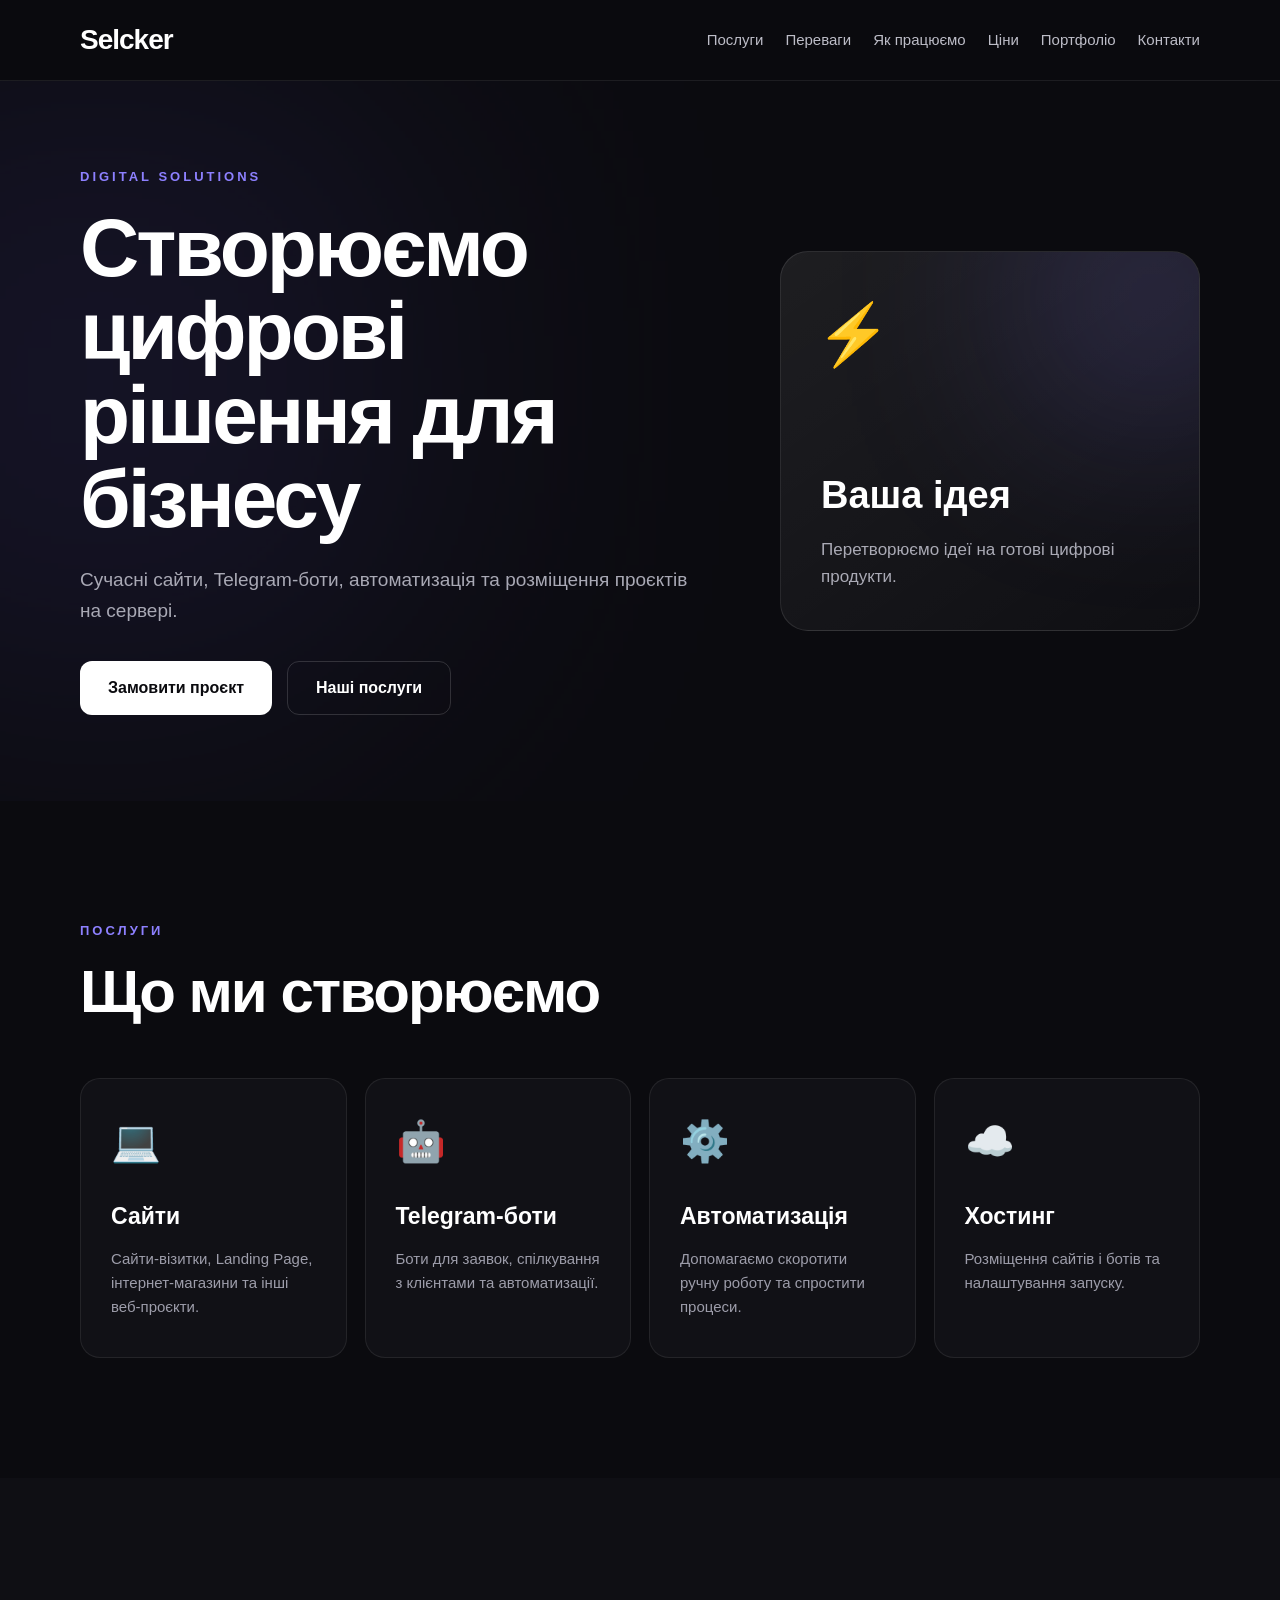
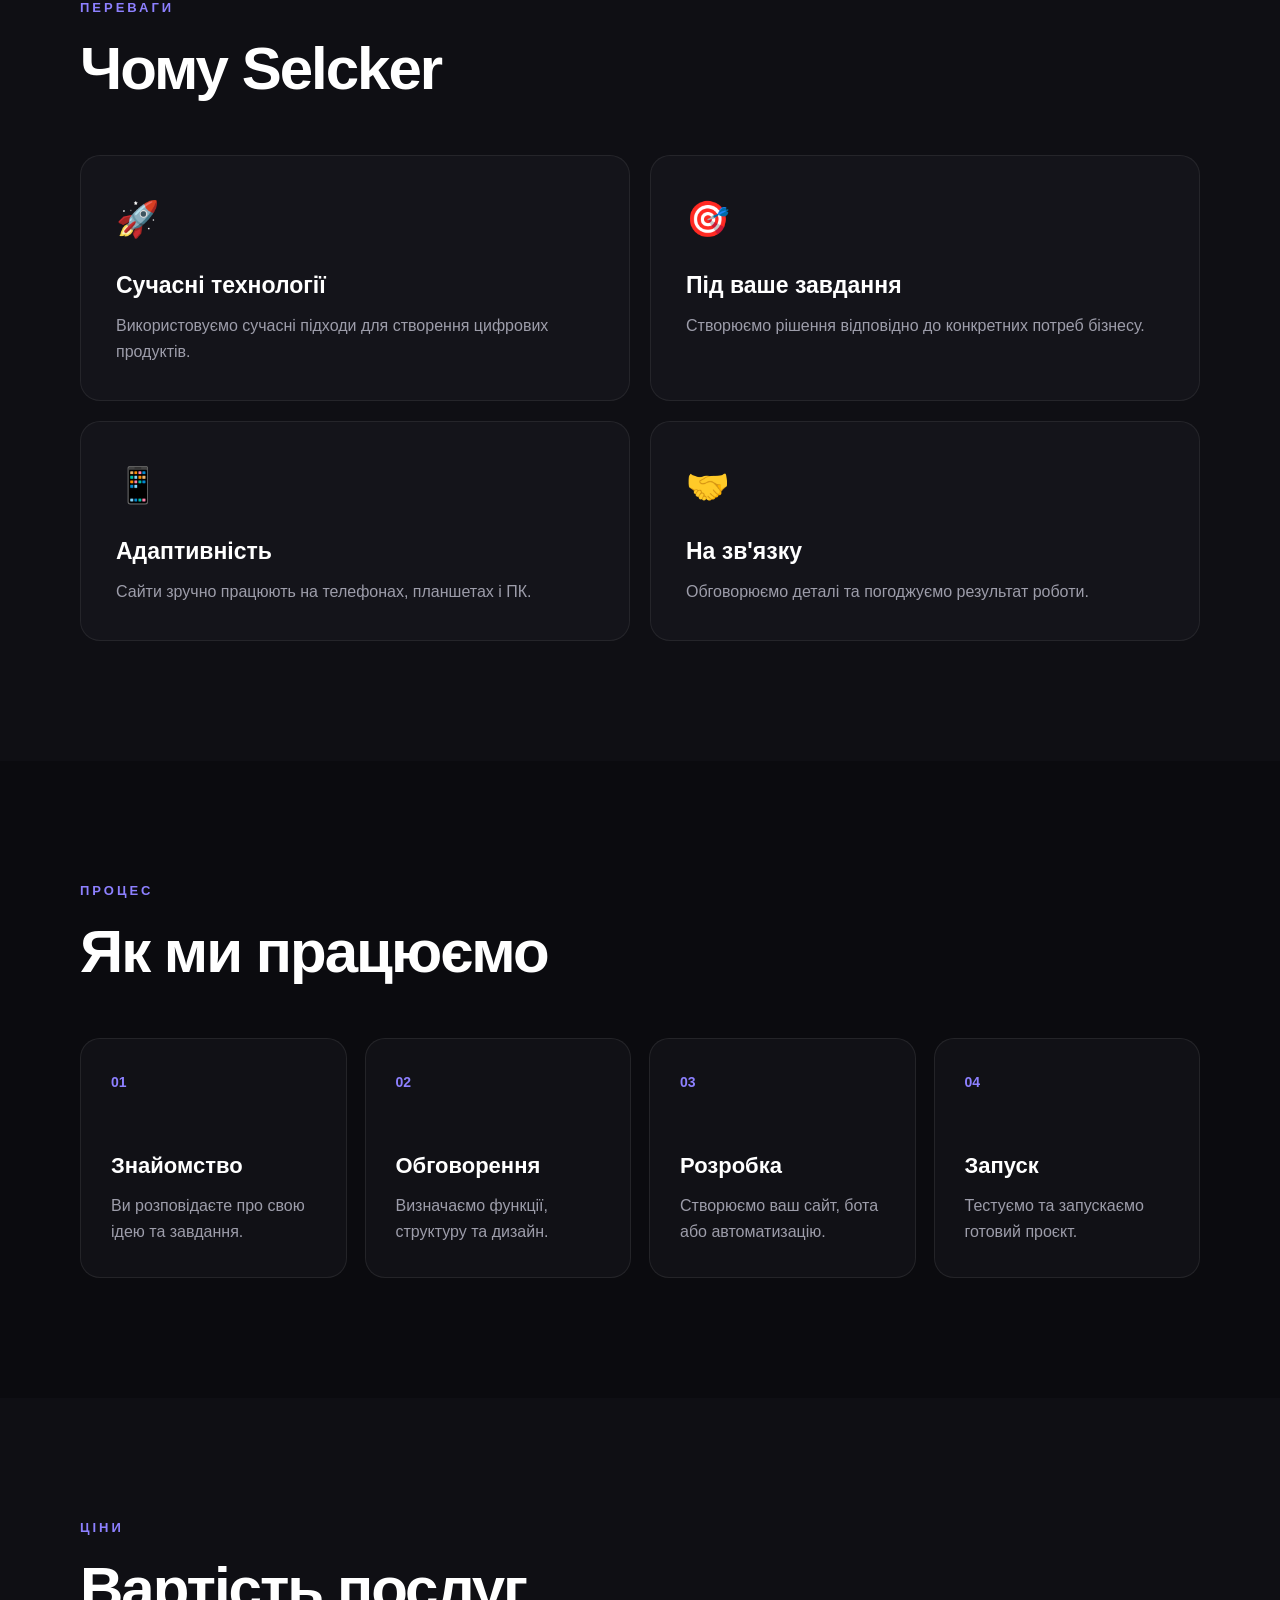
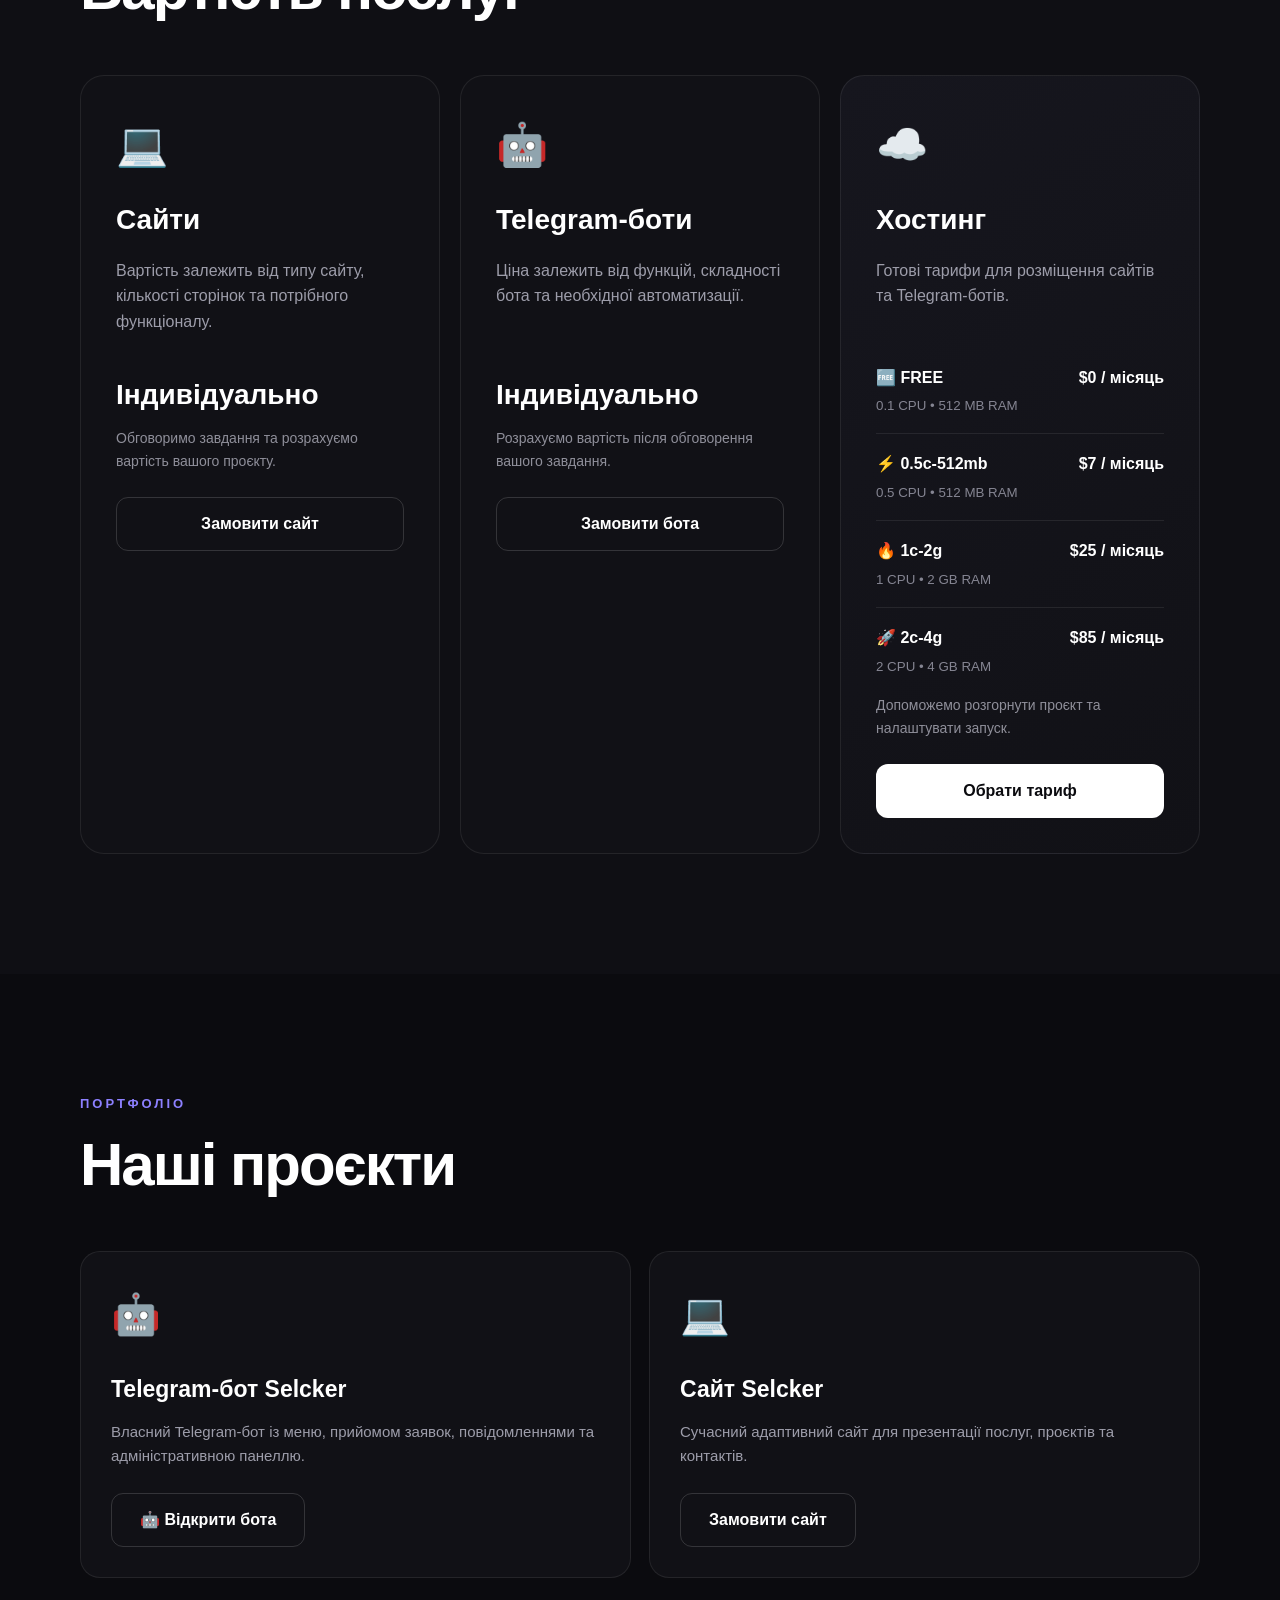
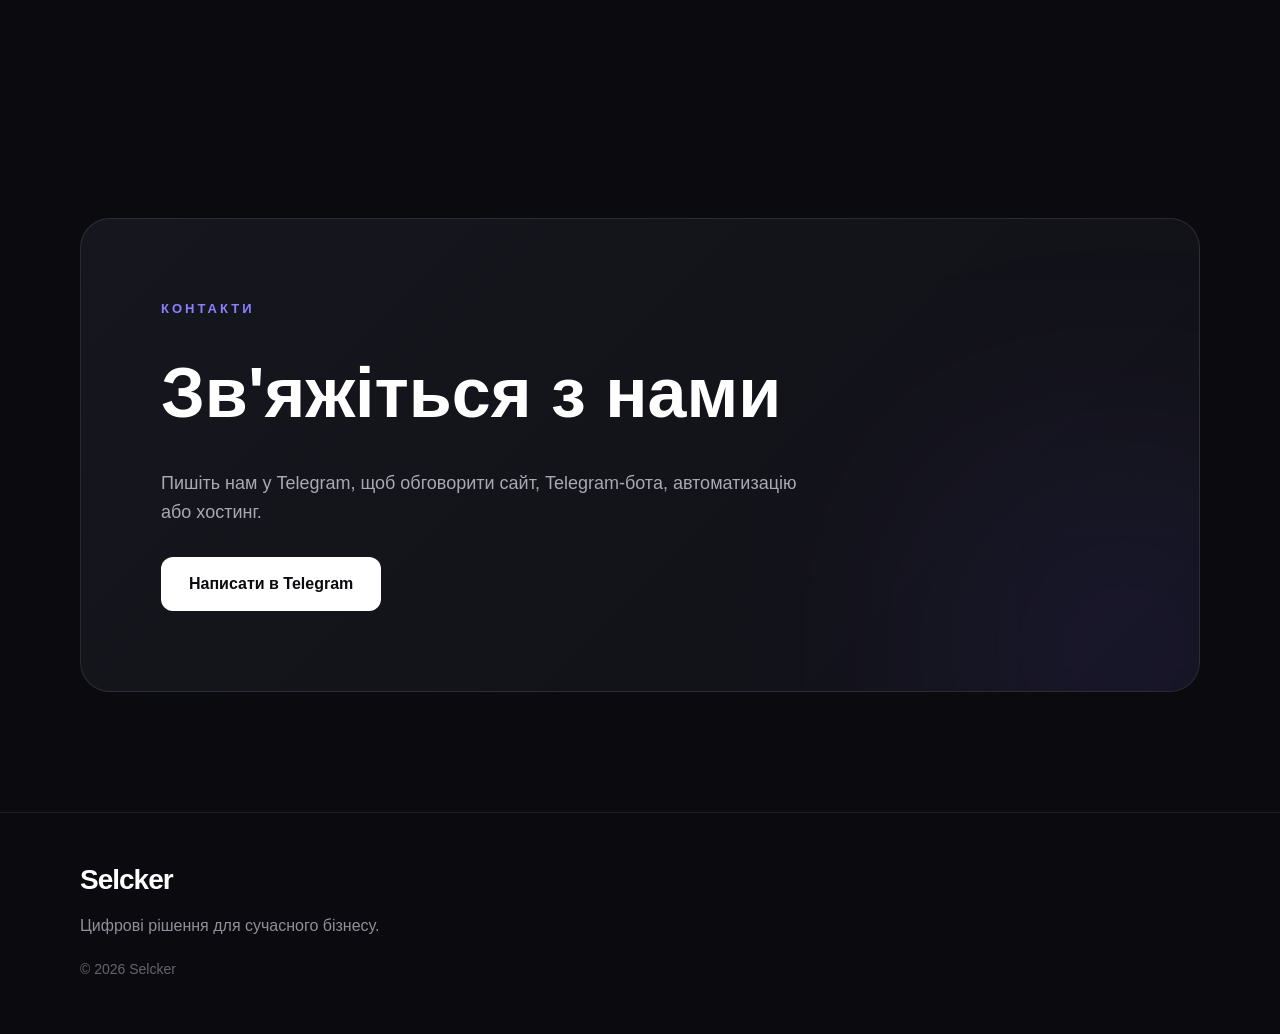
==== index.html @ 460d0a96 "first version of Selcker site" ====
<!DOCTYPE html>
<html lang="uk">
<head>
    <meta charset="UTF-8">
    <meta name="viewport" content="width=device-width, initial-scale=1.0">

    <title>Selcker — цифрові рішення для бізнесу</title>

    <link rel="stylesheet" href="style.css">
</head>

<body>

    <header class="header">
        <div class="container">

            <div class="logo">
                Selcker
            </div>

            <nav class="nav">
                <a href="#services">Послуги</a>
                <a href="#advantages">Переваги</a>
                <a href="#process">Як працюємо</a>
                <a href="#pricing">Ціни</a>
                <a href="#portfolio">Портфоліо</a>
                <a href="#contacts">Контакти</a>
            </nav>

            <button class="menu-button" id="menuButton">
                ☰
            </button>

        </div>
    </header>


    <main>

        <section class="hero">

            <div class="container hero-content">

                <div class="hero-text">

                    <p class="hero-label">
                        DIGITAL SOLUTIONS
                    </p>

                    <h1>
                        Створюємо цифрові
                        рішення для бізнесу
                    </h1>

                    <p class="hero-description">
                        Сучасні сайти, Telegram-боти,
                        автоматизація та розміщення
                        проєктів на сервері.
                    </p>

                    <div class="hero-buttons">

                        <a
                            href="#contacts"
                            class="button primary"
                        >
                            Замовити проєкт
                        </a>

                        <a
                            href="#services"
                            class="button secondary"
                        >
                            Наші послуги
                        </a>

                    </div>

                </div>


                <div class="hero-card">

                    <div class="hero-card-icon">
                        ⚡
                    </div>

                    <h2>
                        Ваша ідея
                    </h2>

                    <p>
                        Перетворюємо ідеї
                        на готові цифрові продукти.
                    </p>

                </div>

            </div>

        </section>


        <section class="services" id="services">

            <div class="container">

                <p class="section-label">
                    ПОСЛУГИ
                </p>

                <h2 class="section-title">
                    Що ми створюємо
                </h2>


                <div class="services-grid">

                    <div class="service-card">

                        <div class="service-icon">
                            💻
                        </div>

                        <h3>
                            Сайти
                        </h3>

                        <p>
                            Сайти-візитки, Landing Page,
                            інтернет-магазини та інші
                            веб-проєкти.
                        </p>

                    </div>


                    <div class="service-card">

                        <div class="service-icon">
                            🤖
                        </div>

                        <h3>
                            Telegram-боти
                        </h3>

                        <p>
                            Боти для заявок, спілкування
                            з клієнтами та автоматизації.
                        </p>

                    </div>


                    <div class="service-card">

                        <div class="service-icon">
                            ⚙️
                        </div>

                        <h3>
                            Автоматизація
                        </h3>

                        <p>
                            Допомагаємо скоротити ручну
                            роботу та спростити процеси.
                        </p>

                    </div>


                    <div class="service-card">

                        <div class="service-icon">
                            ☁️
                        </div>

                        <h3>
                            Хостинг
                        </h3>

                        <p>
                            Розміщення сайтів і ботів
                            та налаштування запуску.
                        </p>

                    </div>

                </div>

            </div>

        </section>


        <section class="advantages" id="advantages">

            <div class="container">

                <p class="section-label">
                    ПЕРЕВАГИ
                </p>

                <h2 class="section-title">
                    Чому Selcker
                </h2>


                <div class="advantages-grid">

                    <div class="advantage">

                        <span>
                            🚀
                        </span>

                        <h3>
                            Сучасні технології
                        </h3>

                        <p>
                            Використовуємо сучасні підходи
                            для створення цифрових продуктів.
                        </p>

                    </div>


                    <div class="advantage">

                        <span>
                            🎯
                        </span>

                        <h3>
                            Під ваше завдання
                        </h3>

                        <p>
                            Створюємо рішення відповідно
                            до конкретних потреб бізнесу.
                        </p>

                    </div>


                    <div class="advantage">

                        <span>
                            📱
                        </span>

                        <h3>
                            Адаптивність
                        </h3>

                        <p>
                            Сайти зручно працюють
                            на телефонах, планшетах і ПК.
                        </p>

                    </div>


                    <div class="advantage">

                        <span>
                            🤝
                        </span>

                        <h3>
                            На зв'язку
                        </h3>

                        <p>
                            Обговорюємо деталі та погоджуємо
                            результат роботи.
                        </p>

                    </div>

                </div>

            </div>

        </section>


        <section class="process" id="process">

            <div class="container">

                <p class="section-label">
                    ПРОЦЕС
                </p>

                <h2 class="section-title">
                    Як ми працюємо
                </h2>


                <div class="process-grid">

                    <div class="process-card">

                        <span>
                            01
                        </span>

                        <h3>
                            Знайомство
                        </h3>

                        <p>
                            Ви розповідаєте про свою ідею
                            та завдання.
                        </p>

                    </div>


                    <div class="process-card">

                        <span>
                            02
                        </span>

                        <h3>
                            Обговорення
                        </h3>

                        <p>
                            Визначаємо функції, структуру
                            та дизайн.
                        </p>

                    </div>


                    <div class="process-card">

                        <span>
                            03
                        </span>

                        <h3>
                            Розробка
                        </h3>

                        <p>
                            Створюємо ваш сайт,
                            бота або автоматизацію.
                        </p>

                    </div>


                    <div class="process-card">

                        <span>
                            04
                        </span>

                        <h3>
                            Запуск
                        </h3>

                        <p>
                            Тестуємо та запускаємо
                            готовий проєкт.
                        </p>

                    </div>

                </div>

            </div>

        </section>


        <section class="pricing" id="pricing">

            <div class="container">

                <p class="section-label">
                    ЦІНИ
                </p>

                <h2 class="section-title">
                    Вартість послуг
                </h2>


                <div class="pricing-grid">


                    <div class="pricing-card">

                        <div class="pricing-icon">
                            💻
                        </div>

                        <h3>
                            Сайти
                        </h3>

                        <p class="pricing-description">
                            Вартість залежить від типу сайту,
                            кількості сторінок та потрібного
                            функціоналу.
                        </p>

                        <div class="pricing-price">
                            Індивідуально
                        </div>

                        <p class="pricing-note">
                            Обговоримо завдання та розрахуємо
                            вартість вашого проєкту.
                        </p>

                        <a
                            href="#contacts"
                            class="button secondary"
                        >
                            Замовити сайт
                        </a>

                    </div>


                    <div class="pricing-card">

                        <div class="pricing-icon">
                            🤖
                        </div>

                        <h3>
                            Telegram-боти
                        </h3>

                        <p class="pricing-description">
                            Ціна залежить від функцій,
                            складності бота та необхідної
                            автоматизації.
                        </p>

                        <div class="pricing-price">
                            Індивідуально
                        </div>

                        <p class="pricing-note">
                            Розрахуємо вартість після
                            обговорення вашого завдання.
                        </p>

                        <a
                            href="#contacts"
                            class="button secondary"
                        >
                            Замовити бота
                        </a>

                    </div>


                    <div class="pricing-card pricing-main">

                        <div class="pricing-icon">
                            ☁️
                        </div>

                        <h3>
                            Хостинг
                        </h3>

                        <p class="pricing-description">
                            Готові тарифи для розміщення
                            сайтів та Telegram-ботів.
                        </p>


                        <div class="hosting-plan">
                            <div>
                                <strong>
                                    🆓 FREE
                                </strong>

                                <span>
                                    $0 / місяць
                                </span>
                            </div>

                            <small>
                                0.1 CPU • 512 MB RAM
                            </small>
                        </div>


                        <div class="hosting-plan">
                            <div>
                                <strong>
                                    ⚡ 0.5c-512mb
                                </strong>

                                <span>
                                    $7 / місяць
                                </span>
                            </div>

                            <small>
                                0.5 CPU • 512 MB RAM
                            </small>
                        </div>


                        <div class="hosting-plan">
                            <div>
                                <strong>
                                    🔥 1c-2g
                                </strong>

                                <span>
                                    $25 / місяць
                                </span>
                            </div>

                            <small>
                                1 CPU • 2 GB RAM
                            </small>
                        </div>


                        <div class="hosting-plan">
                            <div>
                                <strong>
                                    🚀 2c-4g
                                </strong>

                                <span>
                                    $85 / місяць
                                </span>
                            </div>

                            <small>
                                2 CPU • 4 GB RAM
                            </small>
                        </div>


                        <p class="pricing-note">
                            Допоможемо розгорнути проєкт
                            та налаштувати запуск.
                        </p>

                        <a
                            href="#contacts"
                            class="button primary"
                        >
                            Обрати тариф
                        </a>

                    </div>

                </div>

            </div>

        </section>


        <section class="portfolio" id="portfolio">

            <div class="container">

                <p class="section-label">
                    ПОРТФОЛІО
                </p>

                <h2 class="section-title">
                    Наші проєкти
                </h2>


                <div class="services-grid">


                    <div class="service-card">

                        <div class="service-icon">
                            🤖
                        </div>

                        <h3>
                            Telegram-бот Selcker
                        </h3>

                        <p>
                            Власний Telegram-бот із меню,
                            прийомом заявок, повідомленнями
                            та адміністративною панеллю.
                        </p>

                        <a
                            href="https://t.me/Palundras_bot"
                            target="_blank"
                            rel="noopener noreferrer"
                            class="button secondary"
                            style="margin-top: 25px;"
                        >
                            🤖 Відкрити бота
                        </a>

                    </div>


                    <div class="service-card">

                        <div class="service-icon">
                            💻
                        </div>

                        <h3>
                            Сайт Selcker
                        </h3>

                        <p>
                            Сучасний адаптивний сайт
                            для презентації послуг,
                            проєктів та контактів.
                        </p>

                        <a
                            href="#contacts"
                            class="button secondary"
                            style="margin-top: 25px;"
                        >
                            Замовити сайт
                        </a>

                    </div>

                </div>

            </div>

        </section>


        <section class="contacts" id="contacts">

            <div class="container contact-box">

                <p class="section-label">
                    КОНТАКТИ
                </p>

                <h2>
                    Зв'яжіться з нами
                </h2>

                <p>
                    Пишіть нам у Telegram,
                    щоб обговорити сайт, Telegram-бота,
                    автоматизацію або хостинг.
                </p>


                <div class="contact-buttons">

                    <a
                        href="https://t.me/Tuzkozirn1"
                        target="_blank"
                        rel="noopener noreferrer"
                        class="button primary"
                    >
                        Написати в Telegram
                    </a>

                </div>

            </div>

        </section>

    </main>


    <footer class="footer">

        <div class="container">

            <div class="logo">
                Selcker
            </div>

            <p>
                Цифрові рішення для сучасного бізнесу.
            </p>

            <p class="copyright">
                © 2026 Selcker
            </p>

        </div>

    </footer>


    <script src="script.js"></script>
    <div class="order-modal" id="orderModal">

        <div class="order-modal-overlay" id="orderModalOverlay"></div>
    
        <div class="order-modal-window">
    
            <button
                class="order-modal-close"
                id="orderModalClose"
            >
                ✕
            </button>
    
            <div class="order-modal-header">
    
                <span class="order-modal-label">
                    SELCKER / ORDER
                </span>
    
                <h2>
                    Нове замовлення
                </h2>
    
                <p>
                    Розкажіть трохи про ваш проєкт —
                    ми зв'яжемося з вами після отримання заявки.
                </p>
    
            </div>
    
    
            <form id="orderForm">
    
                <div class="form-group">
    
                    <label for="orderName">
                        Ваше ім'я
                    </label>
    
                    <input
                        type="text"
                        id="orderName"
                        name="name"
                        placeholder="Наприклад, Єгор"
                        maxlength="100"
                        required
                    >
    
                </div>
    
    
                <div class="form-group">
    
                    <label for="orderContact">
                        Контакт для зв'язку
                    </label>
    
                    <input
                        type="text"
                        id="orderContact"
                        name="contact"
                        placeholder="Telegram або номер телефону"
                        maxlength="100"
                        required
                    >
    
                </div>
    
    
                <div class="form-group">
    
                    <label for="orderService">
                        Що потрібно?
                    </label>
    
                    <select
                        id="orderService"
                        name="service"
                        required
                    >
                        <option value="💻 Сайт">
                            💻 Сайт
                        </option>
    
                        <option value="🤖 Telegram-бот">
                            🤖 Telegram-бот
                        </option>
    
                        <option value="⚙️ Інше">
                            ⚙️ Інше
                        </option>
                    </select>
    
                </div>
    
    
                <div class="form-group">
    
                    <label for="orderDescription">
                        Опис завдання
                    </label>
    
                    <textarea
                        id="orderDescription"
                        name="description"
                        placeholder="Розкажіть, що саме потрібно створити..."
                        maxlength="1500"
                        required
                    ></textarea>
    
                </div>
    
    
                <input
                    type="text"
                    id="website"
                    name="website"
                    class="honeypot"
                    tabindex="-1"
                    autocomplete="off"
                >
    
    
                <button
                    type="submit"
                    class="order-submit"
                    id="orderSubmit"
                >
                    <span>
                        Надіслати заявку
                    </span>
    
                    <span>
                        →
                    </span>
                </button>
    
    
                <div
                    class="order-status"
                    id="orderStatus"
                ></div>
    
            </form>
    
        </div>
    
    </div>

</body>
</html>
---- style.css ----
* {
    margin: 0;
    padding: 0;
    box-sizing: border-box;
}

html {
    scroll-behavior: smooth;
}

body {
    font-family: Arial, Helvetica, sans-serif;
    background: #0b0b0f;
    color: #ffffff;
    line-height: 1.6;
}

a {
    color: inherit;
    text-decoration: none;
}

button {
    font: inherit;
}

.container {
    width: min(1120px, 92%);
    margin: 0 auto;
}


/* HEADER */

.header {
    position: sticky;
    top: 0;
    z-index: 1000;
    background: rgba(11, 11, 15, 0.9);
    backdrop-filter: blur(15px);
    border-bottom: 1px solid rgba(255, 255, 255, 0.08);
}

.header .container {
    min-height: 80px;
    display: flex;
    align-items: center;
    justify-content: space-between;
}

.logo {
    font-size: 28px;
    font-weight: 800;
    letter-spacing: -1px;
}

.nav {
    display: flex;
    align-items: center;
    gap: 22px;
}

.nav a {
    color: #bdbdc7;
    font-size: 15px;
    transition: 0.3s;
}

.nav a:hover {
    color: #ffffff;
}

.menu-button {
    display: none;
    border: none;
    background: none;
    color: #ffffff;
    font-size: 28px;
    cursor: pointer;
}


/* HERO */

.hero {
    min-height: 720px;
    display: flex;
    align-items: center;
    position: relative;
    overflow: hidden;
}

.hero::before {
    content: "";
    position: absolute;
    width: 500px;
    height: 500px;
    background: #6c5ce7;
    filter: blur(180px);
    opacity: 0.18;
    top: 50px;
    left: -150px;
}

.hero-content {
    display: grid;
    grid-template-columns: 1.2fr 0.8fr;
    align-items: center;
    gap: 70px;
}

.hero-text {
    position: relative;
    z-index: 2;
}

.hero-label,
.section-label {
    color: #8d80ff;
    font-size: 13px;
    font-weight: 700;
    letter-spacing: 3px;
    margin-bottom: 18px;
}

.hero h1 {
    max-width: 750px;
    font-size: clamp(46px, 7vw, 82px);
    line-height: 1.02;
    letter-spacing: -3px;
    margin-bottom: 25px;
}

.hero-description {
    max-width: 620px;
    color: #a9a9b5;
    font-size: 19px;
    margin-bottom: 35px;
}

.hero-buttons {
    display: flex;
    gap: 15px;
    flex-wrap: wrap;
}

.button {
    display: inline-flex;
    align-items: center;
    justify-content: center;
    min-height: 54px;
    padding: 0 28px;
    border-radius: 12px;
    font-weight: 700;
    transition: 0.3s;
}

.button.primary {
    background: #ffffff;
    color: #0b0b0f;
}

.button.primary:hover {
    transform: translateY(-3px);
    box-shadow: 0 12px 30px rgba(255, 255, 255, 0.12);
}

.button.secondary {
    border: 1px solid rgba(255, 255, 255, 0.15);
    color: #ffffff;
}

.button.secondary:hover {
    background: rgba(255, 255, 255, 0.06);
    transform: translateY(-3px);
}


/* HERO CARD */

.hero-card {
    position: relative;
    min-height: 380px;
    border: 1px solid rgba(255, 255, 255, 0.1);
    border-radius: 28px;
    padding: 40px;
    background: linear-gradient(
        145deg,
        rgba(255, 255, 255, 0.08),
        rgba(255, 255, 255, 0.02)
    );
    display: flex;
    flex-direction: column;
    justify-content: flex-end;
    overflow: hidden;
}

.hero-card::before {
    content: "";
    position: absolute;
    width: 250px;
    height: 250px;
    background: #8d80ff;
    filter: blur(100px);
    opacity: 0.2;
    top: -80px;
    right: -80px;
}

.hero-card-icon {
    position: absolute;
    top: 35px;
    left: 35px;
    font-size: 60px;
}

.hero-card h2 {
    position: relative;
    z-index: 2;
    font-size: 38px;
    margin-bottom: 10px;
}

.hero-card p {
    position: relative;
    z-index: 2;
    color: #aaaab5;
    font-size: 17px;
}


/* SECTIONS */

.services,
.advantages,
.process,
.pricing,
.portfolio,
.contacts {
    padding: 120px 0;
}

.section-title {
    font-size: clamp(38px, 5vw, 60px);
    line-height: 1.05;
    letter-spacing: -2px;
    margin-bottom: 55px;
}


/* SERVICES */

.services-grid {
    display: grid;
    grid-template-columns: repeat(4, 1fr);
    gap: 18px;
}

.service-card {
    min-height: 280px;
    padding: 30px;
    border: 1px solid rgba(255, 255, 255, 0.08);
    border-radius: 20px;
    background: #111116;
    transition: 0.3s;
}

.service-card:hover {
    transform: translateY(-8px);
    border-color: rgba(141, 128, 255, 0.5);
}

.service-icon {
    font-size: 40px;
    margin-bottom: 25px;
}

.service-card h3 {
    font-size: 23px;
    margin-bottom: 12px;
}

.service-card p {
    color: #9d9daa;
    font-size: 15px;
}

.service-card .button {
    margin-top: 25px;
}


/* ADVANTAGES */

.advantages {
    background: #0f0f14;
}

.advantages-grid {
    display: grid;
    grid-template-columns: repeat(2, 1fr);
    gap: 20px;
}

.advantage {
    padding: 35px;
    border-radius: 20px;
    background: #14141a;
    border: 1px solid rgba(255, 255, 255, 0.07);
    transition: 0.3s;
}

.advantage:hover {
    transform: translateY(-5px);
    border-color: rgba(141, 128, 255, 0.35);
}

.advantage span {
    display: block;
    font-size: 35px;
    margin-bottom: 20px;
}

.advantage h3 {
    font-size: 23px;
    margin-bottom: 10px;
}

.advantage p {
    color: #9d9daa;
}


/* PROCESS */

.process-grid {
    display: grid;
    grid-template-columns: repeat(4, 1fr);
    gap: 18px;
}

.process-card {
    position: relative;
    min-height: 240px;
    padding: 30px;
    border-radius: 20px;
    border: 1px solid rgba(255, 255, 255, 0.08);
    background: #111116;
    transition: 0.3s;
}

.process-card:hover {
    transform: translateY(-6px);
    border-color: rgba(141, 128, 255, 0.35);
}

.process-card span {
    display: inline-block;
    color: #8d80ff;
    font-size: 14px;
    font-weight: 700;
    margin-bottom: 55px;
}

.process-card h3 {
    font-size: 22px;
    margin-bottom: 10px;
}

.process-card p {
    color: #9d9daa;
}


/* PRICING */

.pricing {
    background: #0f0f14;
}

.pricing-grid {
    display: grid;
    grid-template-columns: repeat(3, 1fr);
    gap: 20px;
    align-items: stretch;
}

.pricing-card {
    padding: 35px;
    border-radius: 24px;
    background: #111116;
    border: 1px solid rgba(255, 255, 255, 0.08);
    transition: 0.3s;
}

.pricing-card:hover {
    transform: translateY(-8px);
    border-color: rgba(141, 128, 255, 0.5);
}

.pricing-main {
    background: linear-gradient(
        145deg,
        #16161e,
        #111116
    );
}

.pricing-icon {
    font-size: 42px;
    margin-bottom: 20px;
}

.pricing-card h3 {
    font-size: 28px;
    margin-bottom: 15px;
}

.pricing-description {
    min-height: 90px;
    color: #9d9daa;
}

.pricing-price {
    margin: 25px 0 10px;
    font-size: 28px;
    font-weight: 800;
}

.pricing-note {
    color: #8f8f9a;
    font-size: 14px;
    margin-bottom: 25px;
}

.pricing-card .button {
    width: 100%;
}

.hosting-plan {
    padding: 17px 0;
    border-bottom: 1px solid rgba(255, 255, 255, 0.08);
}

.hosting-plan:last-of-type {
    border-bottom: none;
}

.hosting-plan div {
    display: flex;
    justify-content: space-between;
    align-items: center;
    gap: 10px;
}

.hosting-plan strong {
    font-size: 16px;
}

.hosting-plan span {
    font-weight: 700;
}

.hosting-plan small {
    display: block;
    margin-top: 5px;
    color: #858592;
}


/* PORTFOLIO */

.portfolio {
    background: #0b0b0f;
}

.portfolio .services-grid {
    grid-template-columns: repeat(2, 1fr);
}

.portfolio .service-card {
    min-height: 320px;
}


/* CONTACTS */

.contact-box {
    position: relative;
    overflow: hidden;
    padding: 80px;
    border-radius: 30px;
    border: 1px solid rgba(255, 255, 255, 0.1);
    background: linear-gradient(
        135deg,
        #16161e,
        #101016
    );
}

.contact-box::after {
    content: "";
    position: absolute;
    width: 350px;
    height: 350px;
    background: #6c5ce7;
    filter: blur(130px);
    opacity: 0.12;
    right: -100px;
    bottom: -130px;
}

.contact-box h2 {
    position: relative;
    z-index: 2;
    font-size: clamp(42px, 6vw, 70px);
    margin-bottom: 20px;
}

.contact-box > p:not(.section-label) {
    position: relative;
    z-index: 2;
    max-width: 650px;
    color: #a9a9b5;
    font-size: 18px;
    margin-bottom: 30px;
}

.contact-buttons {
    position: relative;
    z-index: 2;
    display: flex;
    gap: 15px;
    flex-wrap: wrap;
}


/* FOOTER */

.footer {
    padding: 45px 0;
    border-top: 1px solid rgba(255, 255, 255, 0.08);
    color: #8f8f9a;
}

.footer .logo {
    color: #ffffff;
    margin-bottom: 10px;
}

.footer p {
    margin-bottom: 8px;
}

.footer .copyright {
    margin-top: 20px;
    font-size: 14px;
    color: #64646e;
}


/* ANIMATIONS */

.hidden {
    opacity: 0;
    transform: translateY(35px);
    transition:
        opacity 0.7s ease,
        transform 0.7s ease;
}

.show {
    opacity: 1;
    transform: translateY(0);
}


/* TABLET */

@media (max-width: 1000px) {

    .nav {
        gap: 14px;
    }

    .nav a {
        font-size: 13px;
    }

    .services-grid {
        grid-template-columns: repeat(2, 1fr);
    }

    .process-grid {
        grid-template-columns: repeat(2, 1fr);
    }

}


/* MOBILE MENU */

@media (max-width: 900px) {

    .nav {
        position: absolute;
        top: 80px;
        left: 0;
        right: 0;

        display: flex;
        flex-direction: column;
        align-items: flex-start;

        padding: 25px;

        background: #0f0f14;
        border-bottom: 1px solid rgba(255, 255, 255, 0.08);

        transform: translateY(-20px);
        opacity: 0;
        pointer-events: none;

        transition: 0.3s ease;
    }

    .nav.active {
        transform: translateY(0);
        opacity: 1;
        pointer-events: auto;
    }

    .nav a {
        font-size: 18px;
    }

    .menu-button {
        display: block;
    }

    .hero {
        min-height: auto;
        padding: 100px 0;
    }

    .hero-content {
        grid-template-columns: 1fr;
        gap: 50px;
    }

    .hero h1 {
        font-size: 58px;
    }

    .pricing-grid {
        grid-template-columns: 1fr;
    }

    .pricing-description {
        min-height: auto;
    }

}


/* SMALL MOBILE */

@media (max-width: 600px) {

    .header .container {
        min-height: 70px;
    }

    .logo {
        font-size: 24px;
    }

    .nav {
        top: 70px;
    }

    .hero {
        padding: 80px 0;
    }

    .hero h1 {
        font-size: 44px;
        letter-spacing: -2px;
    }

    .hero-description {
        font-size: 17px;
    }

    .hero-card {
        min-height: 300px;
        padding: 28px;
    }

    .services,
    .advantages,
    .process,
    .pricing,
    .portfolio,
    .contacts {
        padding: 85px 0;
    }

    .section-title {
        margin-bottom: 35px;
        font-size: 42px;
    }

    .services-grid,
    .advantages-grid,
    .process-grid,
    .portfolio .services-grid {
        grid-template-columns: 1fr;
    }

    .service-card,
    .advantage,
    .process-card {
        min-height: auto;
    }

    .portfolio .service-card {
        min-height: auto;
    }

    .pricing-card {
        padding: 28px;
    }

    .hosting-plan div {
        align-items: flex-start;
        flex-direction: column;
        gap: 4px;
    }

    .contact-box {
        padding: 45px 25px;
        border-radius: 22px;
    }

    .contact-box h2 {
        font-size: 46px;
    }

    .button {
        width: 100%;
    }

} /* ORDER MODAL */

.order-modal {
    position: fixed;
    inset: 0;
    z-index: 5000;

    display: flex;
    align-items: center;
    justify-content: center;

    padding: 20px;

    opacity: 0;
    visibility: hidden;

    transition:
        opacity 0.35s ease,
        visibility 0.35s ease;
}

.order-modal.active {
    opacity: 1;
    visibility: visible;
}

.order-modal-overlay {
    position: absolute;
    inset: 0;

    background: rgba(0, 0, 0, 0.72);
    backdrop-filter: blur(14px);
}

.order-modal-window {
    position: relative;
    z-index: 2;

    width: min(620px, 100%);
    max-height: 90vh;

    overflow-y: auto;

    padding: 42px;

    border-radius: 28px;

    background:
        linear-gradient(
            145deg,
            rgba(30, 30, 40, 0.98),
            rgba(14, 14, 19, 0.98)
        );

    border: 1px solid rgba(255, 255, 255, 0.12);

    box-shadow:
        0 35px 100px rgba(0, 0, 0, 0.65),
        0 0 80px rgba(141, 128, 255, 0.08);

    transform: translateY(30px) scale(0.97);

    transition:
        transform 0.4s ease;
}

.order-modal.active .order-modal-window {
    transform: translateY(0) scale(1);
}

.order-modal-window::before {
    content: "";

    position: absolute;

    width: 260px;
    height: 260px;

    top: -130px;
    right: -100px;

    border-radius: 50%;

    background: #8d80ff;

    filter: blur(120px);

    opacity: 0.12;

    pointer-events: none;
}

.order-modal-close {
    position: absolute;

    top: 20px;
    right: 20px;

    width: 42px;
    height: 42px;

    border-radius: 50%;

    border: 1px solid rgba(255, 255, 255, 0.1);

    background: rgba(255, 255, 255, 0.05);

    color: #ffffff;

    cursor: pointer;

    font-size: 18px;

    transition: 0.3s;
}

.order-modal-close:hover {
    background: rgba(255, 255, 255, 0.12);
    transform: rotate(90deg);
}

.order-modal-header {
    margin-bottom: 32px;
}

.order-modal-label {
    display: inline-block;

    margin-bottom: 14px;

    color: #8d80ff;

    font-size: 11px;

    font-weight: 800;

    letter-spacing: 3px;
}

.order-modal-header h2 {
    font-size: clamp(36px, 6vw, 52px);

    line-height: 1;

    letter-spacing: -2px;

    margin-bottom: 15px;
}

.order-modal-header p {
    max-width: 500px;

    color: #94949f;

    font-size: 15px;
}

.form-group {
    margin-bottom: 20px;
}

.form-group label {
    display: block;

    margin-bottom: 9px;

    color: #d6d6df;

    font-size: 14px;

    font-weight: 600;
}

.form-group input,
.form-group select,
.form-group textarea {
    width: 100%;

    border: 1px solid rgba(255, 255, 255, 0.09);

    border-radius: 14px;

    padding: 16px 17px;

    background: rgba(255, 255, 255, 0.045);

    color: #ffffff;

    outline: none;

    font-family: inherit;

    font-size: 15px;

    transition:
        border-color 0.25s ease,
        background 0.25s ease,
        box-shadow 0.25s ease;
}

.form-group input::placeholder,
.form-group textarea::placeholder {
    color: #676771;
}

.form-group input:focus,
.form-group select:focus,
.form-group textarea:focus {
    border-color: rgba(141, 128, 255, 0.75);

    background: rgba(255, 255, 255, 0.06);

    box-shadow:
        0 0 0 4px rgba(141, 128, 255, 0.08);
}

.form-group select {
    appearance: none;

    cursor: pointer;
}

.form-group textarea {
    min-height: 140px;

    resize: vertical;
}

.order-submit {
    width: 100%;

    display: flex;

    align-items: center;
    justify-content: space-between;

    margin-top: 10px;

    padding: 17px 20px;

    border: none;

    border-radius: 14px;

    background: #ffffff;

    color: #0b0b0f;

    font-weight: 800;

    cursor: pointer;

    transition:
        transform 0.25s ease,
        box-shadow 0.25s ease,
        opacity 0.25s ease;
}

.order-submit:hover {
    transform: translateY(-3px);

    box-shadow:
        0 15px 35px rgba(255, 255, 255, 0.1);
}

.order-submit:disabled {
    opacity: 0.55;
    cursor: not-allowed;
    transform: none;
}

.order-status {
    min-height: 22px;

    margin-top: 15px;

    text-align: center;

    font-size: 14px;

    color: #8f8f9a;
}

.order-status.success {
    color: #8cffb0;
}

.order-status.error {
    color: #ff8e8e;
}

.honeypot {
    position: absolute !important;

    width: 1px !important;
    height: 1px !important;

    opacity: 0 !important;

    pointer-events: none !important;
}


/* ORDER MODAL MOBILE */

@media (max-width: 600px) {

    .order-modal {
        padding: 12px;
    }

    .order-modal-window {
        padding: 30px 22px;
        border-radius: 23px;
    }

    .order-modal-close {
        top: 15px;
        right: 15px;
    }

    .order-modal-header {
        padding-right: 40px;
    }

}
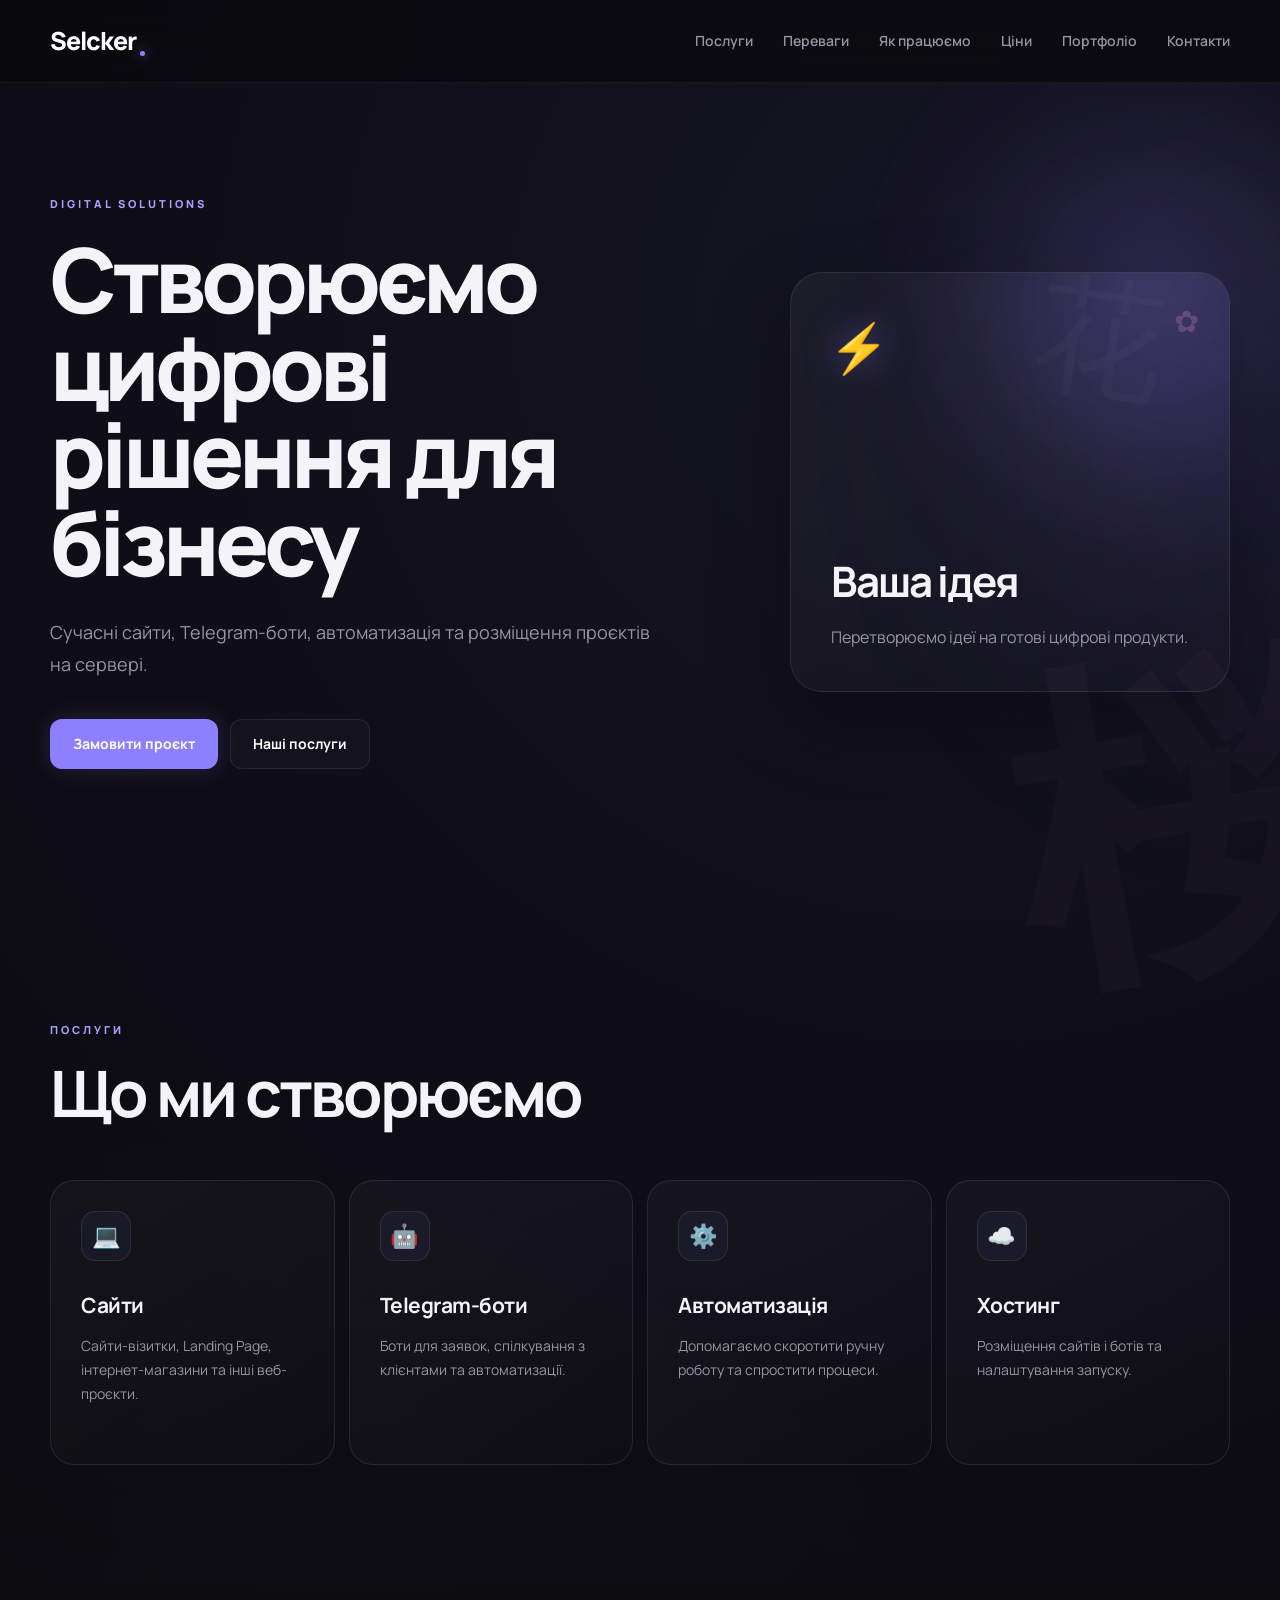
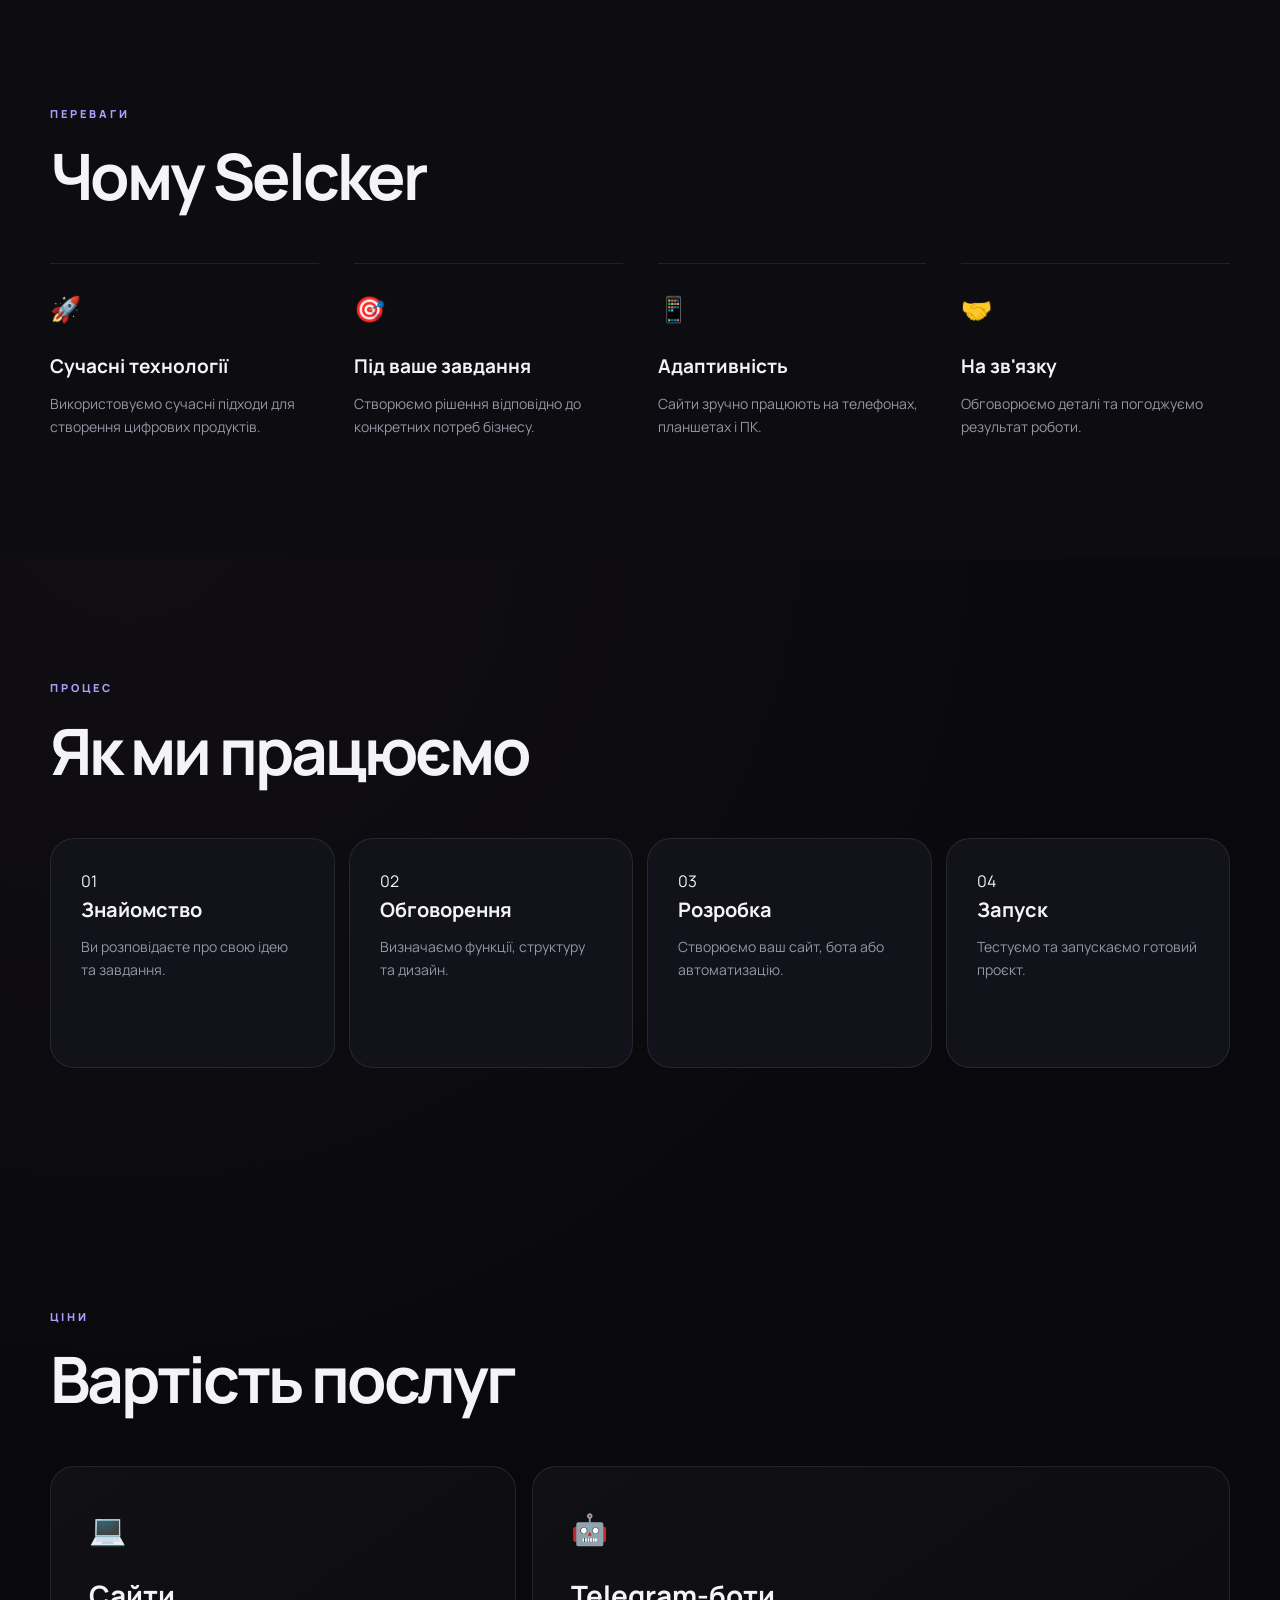
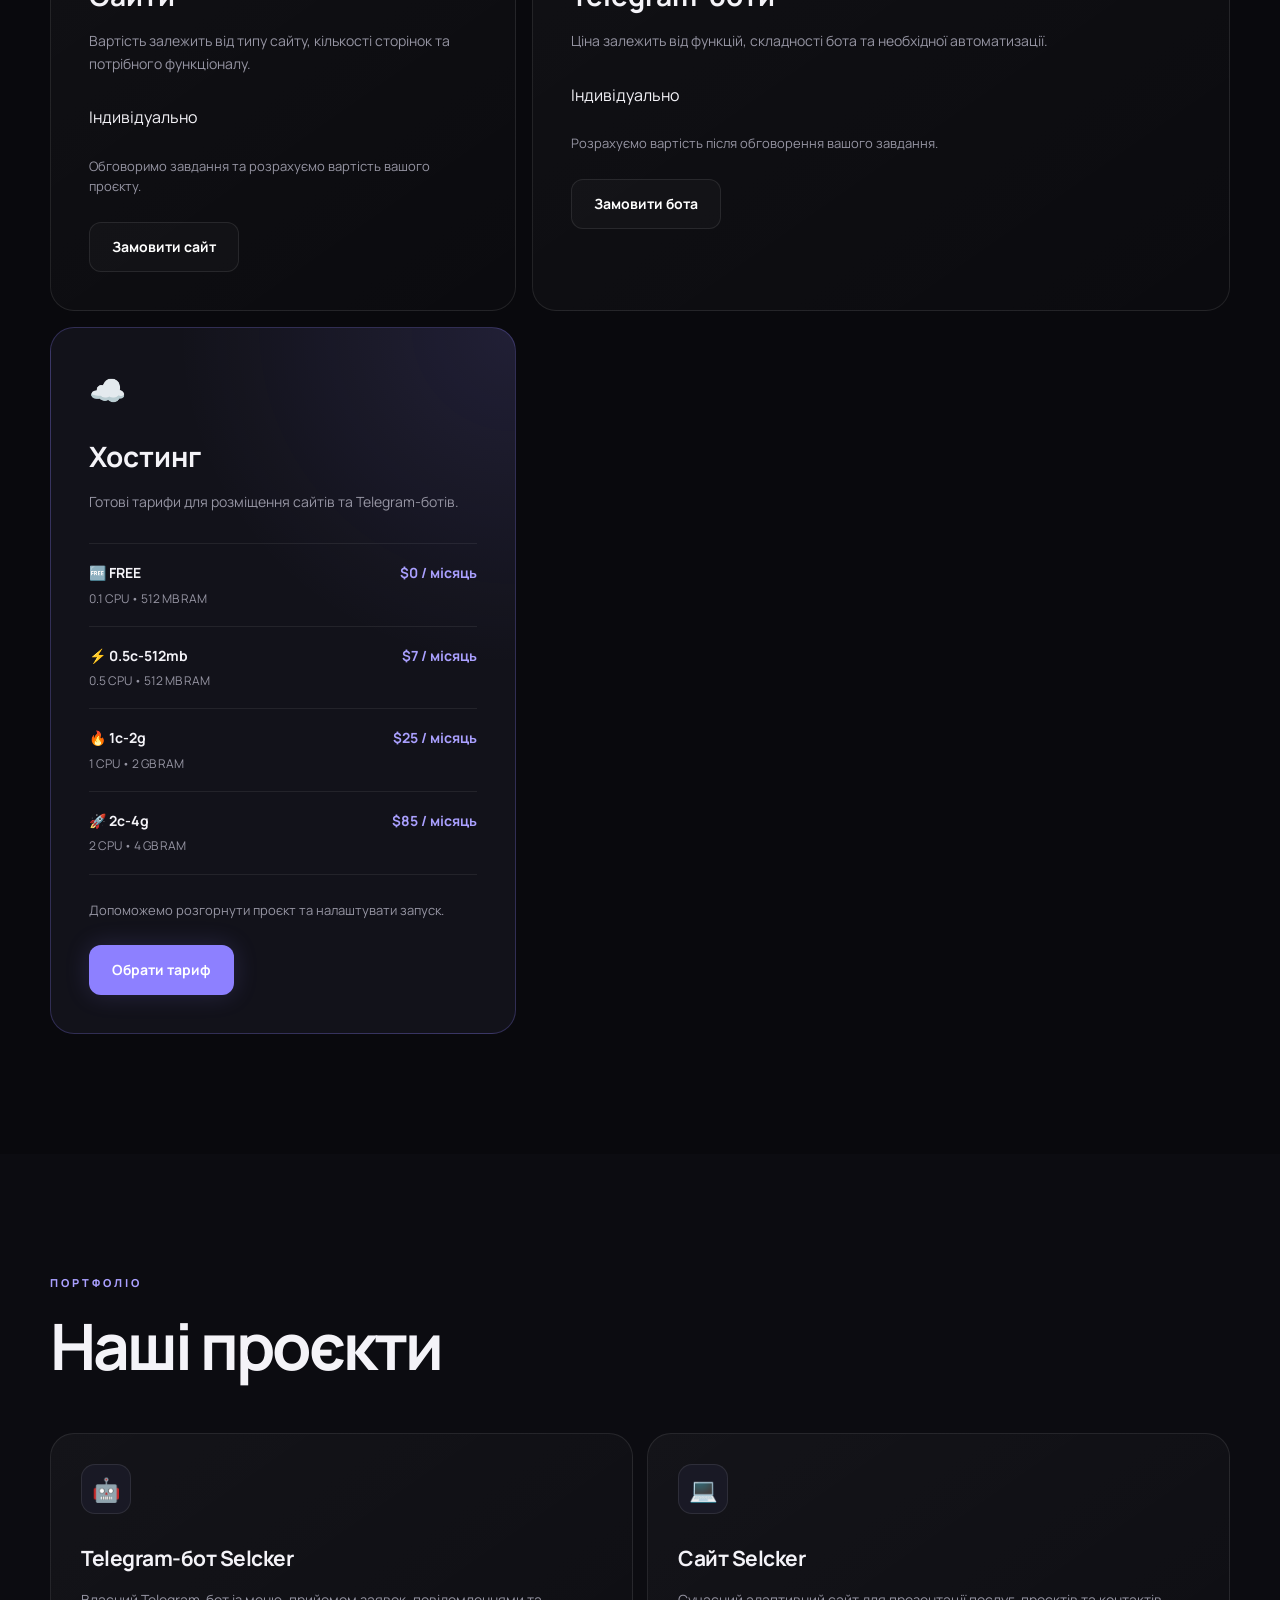
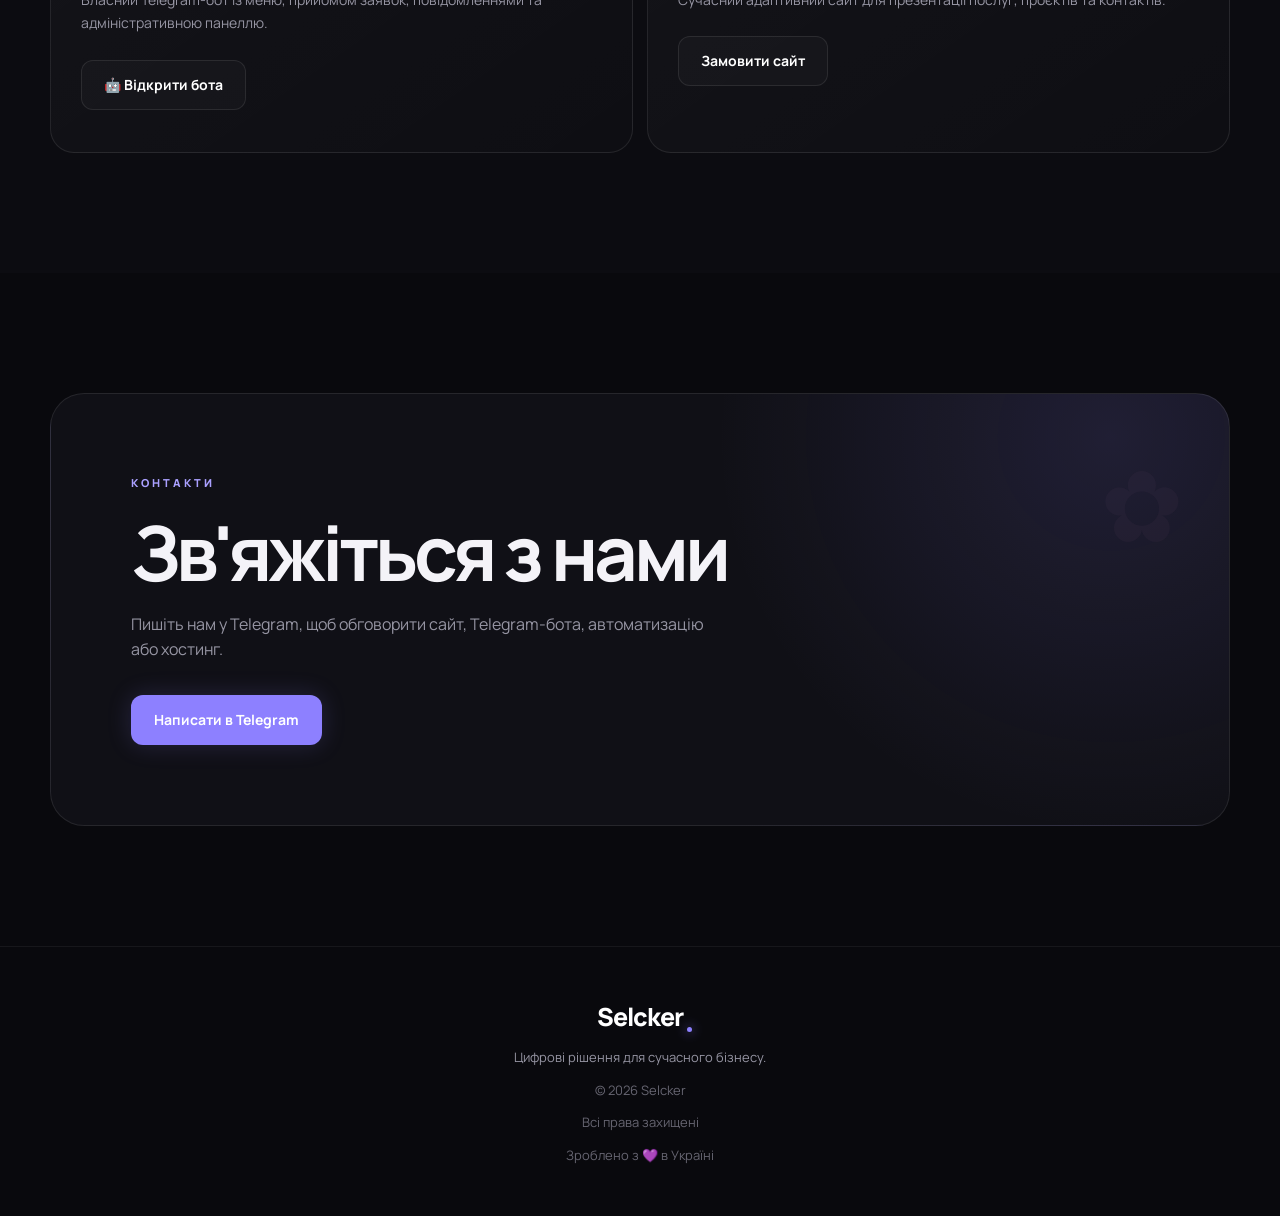
==== commit 2384c4b2: "update footer" ====
--- a/index.html
+++ b/index.html
@@ -1,62 +1,154 @@
 <!DOCTYPE html>
 <html lang="uk">
+
 <head>
+
     <meta charset="UTF-8">
-    <meta name="viewport" content="width=device-width, initial-scale=1.0">
-
-    <title>Selcker — цифрові рішення для бізнесу</title>
-
-    <link rel="stylesheet" href="style.css">
+
+    <meta
+        name="viewport"
+        content="width=device-width, initial-scale=1.0"
+    >
+
+    <title>
+        Selcker — сайти, Telegram-боти та цифрові рішення
+    </title>
+    
+    <meta
+        name="description"
+        content="Selcker створює сучасні сайти, Telegram-боти, автоматизацію та допомагає з розміщенням цифрових проєктів."
+    >
+    
+    <meta
+        name="keywords"
+        content="Selcker, Selcker сайт, створення сайтів, Telegram боти, Telegram бот, розробка сайтів, автоматизація"
+    >
+    
+    <meta
+        name="robots"
+        content="index, follow"
+    >
+    
+    <meta
+        name="author"
+        content="Selcker"
+    >
+    
+    <meta
+        property="og:title"
+        content="Selcker — цифрові рішення для бізнесу"
+    >
+    
+    <meta
+        property="og:description"
+        content="Сайти, Telegram-боти, автоматизація та хостинг від Selcker."
+    >
+    
+    <meta
+        property="og:type"
+        content="website"
+    >
+    
+    <meta
+        property="og:url"
+        content="https://selcker-site.vercel.app/"
+    >
+    
+    <link
+        rel="canonical"
+        href="https://selcker-site.vercel.app/"
+    >
+    
+    <link
+        rel="stylesheet"
+        href="style.css"
+    >
+
 </head>
 
+
 <body>
 
     <header class="header">
+
         <div class="container">
 
             <div class="logo">
                 Selcker
             </div>
 
+
             <nav class="nav">
-                <a href="#services">Послуги</a>
-                <a href="#advantages">Переваги</a>
-                <a href="#process">Як працюємо</a>
-                <a href="#pricing">Ціни</a>
-                <a href="#portfolio">Портфоліо</a>
-                <a href="#contacts">Контакти</a>
+
+                <a href="#services">
+                    Послуги
+                </a>
+
+                <a href="#advantages">
+                    Переваги
+                </a>
+
+                <a href="#process">
+                    Як працюємо
+                </a>
+
+                <a href="#pricing">
+                    Ціни
+                </a>
+
+                <a href="#portfolio">
+                    Портфоліо
+                </a>
+
+                <a href="#contacts">
+                    Контакти
+                </a>
+
             </nav>
 
-            <button class="menu-button" id="menuButton">
+
+            <button
+                class="menu-button"
+                id="menuButton"
+                type="button"
+            >
                 ☰
             </button>
 
         </div>
+
     </header>
 
 
     <main>
 
+
+        <!-- HERO -->
+
         <section class="hero">
 
             <div class="container hero-content">
+
 
                 <div class="hero-text">
 
                     <p class="hero-label">
                         DIGITAL SOLUTIONS
                     </p>
+
 
                     <h1>
                         Створюємо цифрові
                         рішення для бізнесу
                     </h1>
+
 
                     <p class="hero-description">
                         Сучасні сайти, Telegram-боти,
                         автоматизація та розміщення
                         проєктів на сервері.
                     </p>
+
 
                     <div class="hero-buttons">
 
@@ -67,6 +159,7 @@
                             Замовити проєкт
                         </a>
 
+
                         <a
                             href="#services"
                             class="button secondary"
@@ -85,9 +178,11 @@
                         ⚡
                     </div>
 
+
                     <h2>
                         Ваша ідея
                     </h2>
+
 
                     <p>
                         Перетворюємо ідеї
@@ -101,7 +196,13 @@
         </section>
 
 
-        <section class="services" id="services">
+
+        <!-- SERVICES -->
+
+        <section
+            class="services"
+            id="services"
+        >
 
             <div class="container">
 
@@ -109,6 +210,7 @@
                     ПОСЛУГИ
                 </p>
 
+
                 <h2 class="section-title">
                     Що ми створюємо
                 </h2>
@@ -116,15 +218,18 @@
 
                 <div class="services-grid">
 
+
                     <div class="service-card">
 
                         <div class="service-icon">
                             💻
                         </div>
 
+
                         <h3>
                             Сайти
                         </h3>
+
 
                         <p>
                             Сайти-візитки, Landing Page,
@@ -141,9 +246,11 @@
                             🤖
                         </div>
 
+
                         <h3>
                             Telegram-боти
                         </h3>
+
 
                         <p>
                             Боти для заявок, спілкування
@@ -159,9 +266,11 @@
                             ⚙️
                         </div>
 
+
                         <h3>
                             Автоматизація
                         </h3>
+
 
                         <p>
                             Допомагаємо скоротити ручну
@@ -177,9 +286,11 @@
                             ☁️
                         </div>
 
+
                         <h3>
                             Хостинг
                         </h3>
+
 
                         <p>
                             Розміщення сайтів і ботів
@@ -195,7 +306,13 @@
         </section>
 
 
-        <section class="advantages" id="advantages">
+
+        <!-- ADVANTAGES -->
+
+        <section
+            class="advantages"
+            id="advantages"
+        >
 
             <div class="container">
 
@@ -203,6 +320,7 @@
                     ПЕРЕВАГИ
                 </p>
 
+
                 <h2 class="section-title">
                     Чому Selcker
                 </h2>
@@ -210,6 +328,7 @@
 
                 <div class="advantages-grid">
 
+
                     <div class="advantage">
 
                         <span>
@@ -288,7 +407,13 @@
         </section>
 
 
-        <section class="process" id="process">
+
+        <!-- PROCESS -->
+
+        <section
+            class="process"
+            id="process"
+        >
 
             <div class="container">
 
@@ -296,6 +421,7 @@
                     ПРОЦЕС
                 </p>
 
+
                 <h2 class="section-title">
                     Як ми працюємо
                 </h2>
@@ -303,15 +429,18 @@
 
                 <div class="process-grid">
 
+
                     <div class="process-card">
 
                         <span>
                             01
                         </span>
 
+
                         <h3>
                             Знайомство
                         </h3>
+
 
                         <p>
                             Ви розповідаєте про свою ідею
@@ -327,9 +456,11 @@
                             02
                         </span>
 
+
                         <h3>
                             Обговорення
                         </h3>
+
 
                         <p>
                             Визначаємо функції, структуру
@@ -345,9 +476,11 @@
                             03
                         </span>
 
+
                         <h3>
                             Розробка
                         </h3>
+
 
                         <p>
                             Створюємо ваш сайт,
@@ -363,9 +496,11 @@
                             04
                         </span>
 
+
                         <h3>
                             Запуск
                         </h3>
+
 
                         <p>
                             Тестуємо та запускаємо
@@ -381,7 +516,13 @@
         </section>
 
 
-        <section class="pricing" id="pricing">
+
+        <!-- PRICING -->
+
+        <section
+            class="pricing"
+            id="pricing"
+        >
 
             <div class="container">
 
@@ -389,6 +530,7 @@
                     ЦІНИ
                 </p>
 
+
                 <h2 class="section-title">
                     Вартість послуг
                 </h2>
@@ -403,9 +545,11 @@
                             💻
                         </div>
 
+
                         <h3>
                             Сайти
                         </h3>
+
 
                         <p class="pricing-description">
                             Вартість залежить від типу сайту,
@@ -413,14 +557,17 @@
                             функціоналу.
                         </p>
 
+
                         <div class="pricing-price">
                             Індивідуально
                         </div>
+
 
                         <p class="pricing-note">
                             Обговоримо завдання та розрахуємо
                             вартість вашого проєкту.
                         </p>
+
 
                         <a
                             href="#contacts"
@@ -432,15 +579,18 @@
                     </div>
 
 
+
                     <div class="pricing-card">
 
                         <div class="pricing-icon">
                             🤖
                         </div>
 
+
                         <h3>
                             Telegram-боти
                         </h3>
+
 
                         <p class="pricing-description">
                             Ціна залежить від функцій,
@@ -448,14 +598,17 @@
                             автоматизації.
                         </p>
 
+
                         <div class="pricing-price">
                             Індивідуально
                         </div>
+
 
                         <p class="pricing-note">
                             Розрахуємо вартість після
                             обговорення вашого завдання.
                         </p>
+
 
                         <a
                             href="#contacts"
@@ -467,15 +620,20 @@
                     </div>
 
 
-                    <div class="pricing-card pricing-main">
+
+                    <div
+                        class="pricing-card pricing-main"
+                    >
 
                         <div class="pricing-icon">
                             ☁️
                         </div>
 
+
                         <h3>
                             Хостинг
                         </h3>
+
 
                         <p class="pricing-description">
                             Готові тарифи для розміщення
@@ -484,7 +642,9 @@
 
 
                         <div class="hosting-plan">
+
                             <div>
+
                                 <strong>
                                     🆓 FREE
                                 </strong>
@@ -492,16 +652,21 @@
                                 <span>
                                     $0 / місяць
                                 </span>
+
                             </div>
+
 
                             <small>
                                 0.1 CPU • 512 MB RAM
                             </small>
+
                         </div>
 
 
                         <div class="hosting-plan">
+
                             <div>
+
                                 <strong>
                                     ⚡ 0.5c-512mb
                                 </strong>
@@ -509,16 +674,21 @@
                                 <span>
                                     $7 / місяць
                                 </span>
+
                             </div>
+
 
                             <small>
                                 0.5 CPU • 512 MB RAM
                             </small>
+
                         </div>
 
 
                         <div class="hosting-plan">
+
                             <div>
+
                                 <strong>
                                     🔥 1c-2g
                                 </strong>
@@ -526,16 +696,21 @@
                                 <span>
                                     $25 / місяць
                                 </span>
+
                             </div>
+
 
                             <small>
                                 1 CPU • 2 GB RAM
                             </small>
+
                         </div>
 
 
                         <div class="hosting-plan">
+
                             <div>
+
                                 <strong>
                                     🚀 2c-4g
                                 </strong>
@@ -543,11 +718,14 @@
                                 <span>
                                     $85 / місяць
                                 </span>
+
                             </div>
+
 
                             <small>
                                 2 CPU • 4 GB RAM
                             </small>
+
                         </div>
 
 
@@ -555,6 +733,7 @@
                             Допоможемо розгорнути проєкт
                             та налаштувати запуск.
                         </p>
+
 
                         <a
                             href="#contacts"
@@ -572,7 +751,13 @@
         </section>
 
 
-        <section class="portfolio" id="portfolio">
+
+        <!-- PORTFOLIO -->
+
+        <section
+            class="portfolio"
+            id="portfolio"
+        >
 
             <div class="container">
 
@@ -580,6 +765,7 @@
                     ПОРТФОЛІО
                 </p>
 
+
                 <h2 class="section-title">
                     Наші проєкти
                 </h2>
@@ -594,22 +780,24 @@
                             🤖
                         </div>
 
+
                         <h3>
                             Telegram-бот Selcker
                         </h3>
+
 
                         <p>
                             Власний Telegram-бот із меню,
                             прийомом заявок, повідомленнями
                             та адміністративною панеллю.
                         </p>
+
 
                         <a
                             href="https://t.me/Palundras_bot"
                             target="_blank"
                             rel="noopener noreferrer"
                             class="button secondary"
-                            style="margin-top: 25px;"
                         >
                             🤖 Відкрити бота
                         </a>
@@ -623,9 +811,11 @@
                             💻
                         </div>
 
+
                         <h3>
                             Сайт Selcker
                         </h3>
+
 
                         <p>
                             Сучасний адаптивний сайт
@@ -633,10 +823,10 @@
                             проєктів та контактів.
                         </p>
 
+
                         <a
                             href="#contacts"
                             class="button secondary"
-                            style="margin-top: 25px;"
                         >
                             Замовити сайт
                         </a>
@@ -650,7 +840,13 @@
         </section>
 
 
-        <section class="contacts" id="contacts">
+
+        <!-- CONTACTS -->
+
+        <section
+            class="contacts"
+            id="contacts"
+        >
 
             <div class="container contact-box">
 
@@ -658,9 +854,11 @@
                     КОНТАКТИ
                 </p>
 
+
                 <h2>
                     Зв'яжіться з нами
                 </h2>
+
 
                 <p>
                     Пишіть нам у Telegram,
@@ -686,133 +884,141 @@
 
         </section>
 
+
     </main>
 
 
-    <footer class="footer">
-
-        <div class="container">
-
-            <div class="logo">
-                Selcker
-            </div>
-
-            <p>
-                Цифрові рішення для сучасного бізнесу.
-            </p>
-
-            <p class="copyright">
-                © 2026 Selcker
-            </p>
-
-        </div>
-
-    </footer>
-
-
-    <script src="script.js"></script>
-    <div class="order-modal" id="orderModal">
-
-        <div class="order-modal-overlay" id="orderModalOverlay"></div>
-    
+
+    <!-- ORDER MODAL -->
+
+    <div
+        class="order-modal"
+        id="orderModal"
+    >
+
+        <div
+            class="order-modal-overlay"
+            id="orderModalOverlay"
+        ></div>
+
+
         <div class="order-modal-window">
-    
+
             <button
                 class="order-modal-close"
                 id="orderModalClose"
+                type="button"
             >
                 ✕
             </button>
-    
+
+
             <div class="order-modal-header">
-    
+
                 <span class="order-modal-label">
                     SELCKER / ORDER
                 </span>
-    
+
+
                 <h2>
                     Нове замовлення
                 </h2>
-    
+
+
                 <p>
                     Розкажіть трохи про ваш проєкт —
-                    ми зв'яжемося з вами після отримання заявки.
+                    ми зв'яжемося з вами після
+                    отримання заявки.
                 </p>
-    
+
             </div>
-    
-    
+
+
             <form id="orderForm">
-    
+
+
                 <div class="form-group">
-    
+
                     <label for="orderName">
                         Ваше ім'я
                     </label>
-    
+
+
                     <input
                         type="text"
                         id="orderName"
                         name="name"
                         placeholder="Наприклад, Єгор"
                         maxlength="100"
+                        autocomplete="name"
                         required
                     >
-    
+
                 </div>
-    
-    
+
+
+
                 <div class="form-group">
-    
+
                     <label for="orderContact">
                         Контакт для зв'язку
                     </label>
-    
+
+
                     <input
                         type="text"
                         id="orderContact"
                         name="contact"
                         placeholder="Telegram або номер телефону"
                         maxlength="100"
+                        autocomplete="tel"
                         required
                     >
-    
+
                 </div>
-    
-    
+
+
+
                 <div class="form-group">
-    
+
                     <label for="orderService">
                         Що потрібно?
                     </label>
-    
+
+
                     <select
                         id="orderService"
                         name="service"
                         required
                     >
+
                         <option value="💻 Сайт">
                             💻 Сайт
                         </option>
-    
+
+
                         <option value="🤖 Telegram-бот">
                             🤖 Telegram-бот
                         </option>
-    
+
+
                         <option value="⚙️ Інше">
                             ⚙️ Інше
                         </option>
+
                     </select>
-    
+
                 </div>
-    
-    
+
+
+
                 <div class="form-group">
-    
+
                     <label for="orderDescription">
                         Опис завдання
                     </label>
-    
+
+
                     <textarea
                         id="orderDescription"
                         name="description"
@@ -820,10 +1026,11 @@
                         maxlength="1500"
                         required
                     ></textarea>
-    
+
                 </div>
-    
-    
+
+
+
                 <input
                     type="text"
                     id="website"
@@ -832,33 +1039,84 @@
                     tabindex="-1"
                     autocomplete="off"
                 >
-    
-    
+
+
+
                 <button
                     type="submit"
                     class="order-submit"
                     id="orderSubmit"
                 >
+
                     <span>
                         Надіслати заявку
                     </span>
-    
+
+
                     <span>
                         →
                     </span>
+
                 </button>
-    
-    
+
+
                 <div
                     class="order-status"
                     id="orderStatus"
                 ></div>
-    
+
+
+                <a
+                    id="orderTelegramLink"
+                    class="order-telegram-link"
+                    href="#"
+                    target="_blank"
+                    rel="noopener noreferrer"
+                    hidden
+                >
+                    🤖 Відкрити Telegram і отримувати статус
+                </a>
+
             </form>
-    
+
         </div>
-    
+
     </div>
 
+
+
+    <!-- FOOTER -->
+
+    <footer class="footer">
+
+        <div class="container">
+
+            <div class="logo">
+                Selcker
+            </div>
+
+
+            <p>
+                Цифрові рішення для сучасного бізнесу.
+            </p>
+
+
+            <p class="copyright">
+                © 2026 Selcker
+            </p>
+            <p class="copyright">
+                Всі права захищені
+            </p>
+            <p class="copyright">
+                Зроблено з 💜 в Україні
+
+        </div>
+
+    </footer>
+
+
+    <script src="script.js"></script>
+
 </body>
+
 </html>
--- a/style.css
+++ b/style.css
@@ -1,3 +1,26 @@
+@import url("https://fonts.googleapis.com/css2?family=Manrope:wght@400;500;600;700;800&display=swap");
+:root {
+    --bg: #09090d;
+    --bg-soft: #0e0e14;
+    --surface: #12121a;
+    --surface-light: #171720;
+
+    --text: #f4f3f8;
+    --muted: #9695a3;
+    --muted-light: #b7b5c2;
+
+    --purple: #8d80ff;
+    --purple-light: #aaa0ff;
+    --purple-dark: #6c5ce7;
+
+    --pink: #e79bc2;
+    --border: rgba(255, 255, 255, 0.09);
+    --border-purple: rgba(141, 128, 255, 0.3);
+
+    --container: 1180px;
+    --radius: 24px;
+}
+
 * {
     margin: 0;
     padding: 0;
@@ -9,10 +32,50 @@
 }
 
 body {
-    font-family: Arial, Helvetica, sans-serif;
-    background: #0b0b0f;
-    color: #ffffff;
+    font-family: "Manrope", sans-serif;
+    background:
+        radial-gradient(
+            circle at 75% 5%,
+            rgba(141, 128, 255, 0.09),
+            transparent 28%
+        ),
+        radial-gradient(
+            circle at 10% 35%,
+            rgba(231, 155, 194, 0.035),
+            transparent 25%
+        ),
+        var(--bg);
+    color: var(--text);
     line-height: 1.6;
+    overflow-x: hidden;
+}
+
+body::before {
+    content: "";
+    position: fixed;
+    width: 520px;
+    height: 520px;
+    right: -260px;
+    top: 20%;
+    border-radius: 50%;
+    background: rgba(141, 128, 255, 0.07);
+    filter: blur(120px);
+    pointer-events: none;
+    z-index: -2;
+}
+
+body::after {
+    content: "桜";
+    position: fixed;
+    right: -70px;
+    bottom: -80px;
+    font-size: 340px;
+    font-weight: 800;
+    line-height: 1;
+    color: rgba(231, 155, 194, 0.025);
+    pointer-events: none;
+    z-index: -1;
+    transform: rotate(-10deg);
 }
 
 a {
@@ -20,93 +83,193 @@
     text-decoration: none;
 }
 
+button,
+input,
+textarea,
+select {
+    font: inherit;
+}
+
 button {
-    font: inherit;
-}
+    cursor: pointer;
+}
+
+img {
+    max-width: 100%;
+    display: block;
+}
+
 
 .container {
-    width: min(1120px, 92%);
+    width: min(var(--container), calc(100% - 48px));
     margin: 0 auto;
 }
 
-
-/* HEADER */
 
 .header {
     position: sticky;
     top: 0;
     z-index: 1000;
-    background: rgba(11, 11, 15, 0.9);
-    backdrop-filter: blur(15px);
-    border-bottom: 1px solid rgba(255, 255, 255, 0.08);
+
+    background: rgba(9, 9, 13, 0.78);
+    border-bottom: 1px solid rgba(255, 255, 255, 0.055);
+
+    backdrop-filter: blur(18px);
+    -webkit-backdrop-filter: blur(18px);
 }
 
 .header .container {
-    min-height: 80px;
+    min-height: 82px;
+
     display: flex;
     align-items: center;
     justify-content: space-between;
 }
 
 .logo {
-    font-size: 28px;
+    font-size: 25px;
     font-weight: 800;
     letter-spacing: -1px;
+
+    color: #fff;
+
+    position: relative;
+}
+
+.logo::after {
+    content: "";
+    position: absolute;
+    width: 5px;
+    height: 5px;
+    border-radius: 50%;
+
+    right: -9px;
+    bottom: 5px;
+
+    background: var(--purple);
+    box-shadow: 0 0 12px var(--purple);
 }
 
 .nav {
     display: flex;
     align-items: center;
-    gap: 22px;
+    gap: 30px;
 }
 
 .nav a {
-    color: #bdbdc7;
-    font-size: 15px;
-    transition: 0.3s;
+    position: relative;
+
+    color: var(--muted);
+    font-size: 14px;
+    font-weight: 600;
+
+    transition:
+        color 0.25s ease,
+        text-shadow 0.25s ease;
+}
+
+.nav a::after {
+    content: "";
+
+    position: absolute;
+    left: 0;
+    right: 0;
+    bottom: -8px;
+
+    height: 1px;
+
+    background: var(--purple);
+
+    transform: scaleX(0);
+    transform-origin: center;
+
+    transition: transform 0.25s ease;
 }
 
 .nav a:hover {
-    color: #ffffff;
+    color: #fff;
+    text-shadow: 0 0 18px rgba(141, 128, 255, 0.5);
+}
+
+.nav a:hover::after {
+    transform: scaleX(1);
 }
 
 .menu-button {
     display: none;
-    border: none;
-    background: none;
-    color: #ffffff;
-    font-size: 28px;
-    cursor: pointer;
-}
-
-
-/* HERO */
+
+    width: 42px;
+    height: 42px;
+
+    border: 1px solid var(--border);
+    border-radius: 12px;
+
+    background: var(--surface);
+    color: #fff;
+
+    font-size: 20px;
+}
 
 .hero {
-    min-height: 720px;
+    position: relative;
+    min-height: calc(100vh - 82px);
+
     display: flex;
     align-items: center;
-    position: relative;
+
+    padding: 110px 0 130px;
+
     overflow: hidden;
 }
 
 .hero::before {
     content: "";
+
     position: absolute;
-    width: 500px;
-    height: 500px;
-    background: #6c5ce7;
-    filter: blur(180px);
-    opacity: 0.18;
-    top: 50px;
-    left: -150px;
+
+    width: 600px;
+    height: 600px;
+
+    right: -170px;
+    top: -100px;
+
+    border-radius: 50%;
+
+    background:
+        radial-gradient(
+            circle,
+            rgba(141, 128, 255, 0.17),
+            rgba(141, 128, 255, 0.035) 45%,
+            transparent 70%
+        );
+
+    filter: blur(10px);
+
+    pointer-events: none;
+}
+
+.hero::after {
+    content: "花";
+
+    position: absolute;
+
+    right: 9%;
+    top: 18%;
+
+    font-size: 130px;
+
+    color: rgba(255, 255, 255, 0.025);
+
+    transform: rotate(8deg);
+
+    pointer-events: none;
 }
 
 .hero-content {
     display: grid;
     grid-template-columns: 1.2fr 0.8fr;
+    gap: 80px;
     align-items: center;
-    gap: 70px;
 }
 
 .hero-text {
@@ -116,120 +279,202 @@
 
 .hero-label,
 .section-label {
-    color: #8d80ff;
-    font-size: 13px;
-    font-weight: 700;
+    margin-bottom: 22px;
+
+    color: var(--purple-light);
+
+    font-size: 11px;
+    font-weight: 800;
+
     letter-spacing: 3px;
-    margin-bottom: 18px;
 }
 
 .hero h1 {
-    max-width: 750px;
-    font-size: clamp(46px, 7vw, 82px);
-    line-height: 1.02;
-    letter-spacing: -3px;
-    margin-bottom: 25px;
+    max-width: 780px;
+
+    font-size: clamp(52px, 7vw, 92px);
+    line-height: 0.98;
+
+    letter-spacing: -5px;
+
+    font-weight: 800;
+
+    margin-bottom: 30px;
+}
+
+.hero h1::selection,
+.section-title::selection {
+    background: var(--purple);
+    color: #fff;
 }
 
 .hero-description {
-    max-width: 620px;
-    color: #a9a9b5;
-    font-size: 19px;
-    margin-bottom: 35px;
+    max-width: 600px;
+
+    color: var(--muted);
+
+    font-size: 18px;
+    line-height: 1.8;
+
+    margin-bottom: 38px;
 }
 
 .hero-buttons {
     display: flex;
-    gap: 15px;
+    gap: 12px;
     flex-wrap: wrap;
 }
+
 
 .button {
     display: inline-flex;
     align-items: center;
     justify-content: center;
-    min-height: 54px;
-    padding: 0 28px;
+    gap: 10px;
+
+    min-height: 50px;
+
+    padding: 0 22px;
+
     border-radius: 12px;
+
+    font-size: 14px;
     font-weight: 700;
-    transition: 0.3s;
+
+    transition:
+        transform 0.25s ease,
+        border-color 0.25s ease,
+        background 0.25s ease,
+        box-shadow 0.25s ease;
 }
 
 .button.primary {
-    background: #ffffff;
-    color: #0b0b0f;
+    background: var(--purple);
+    color: #fff;
+
+    border: 1px solid transparent;
+
+    box-shadow:
+        0 0 25px rgba(141, 128, 255, 0.18);
 }
 
 .button.primary:hover {
-    transform: translateY(-3px);
-    box-shadow: 0 12px 30px rgba(255, 255, 255, 0.12);
+    transform: translateY(-2px);
+
+    background: var(--purple-light);
+
+    box-shadow:
+        0 0 35px rgba(141, 128, 255, 0.35);
 }
 
 .button.secondary {
-    border: 1px solid rgba(255, 255, 255, 0.15);
-    color: #ffffff;
+    background: rgba(255, 255, 255, 0.025);
+
+    color: #fff;
+
+    border: 1px solid var(--border);
 }
 
 .button.secondary:hover {
-    background: rgba(255, 255, 255, 0.06);
-    transform: translateY(-3px);
-}
-
-
-/* HERO CARD */
-
+    transform: translateY(-2px);
+
+    border-color: var(--border-purple);
+
+    background: rgba(141, 128, 255, 0.07);
+
+    box-shadow:
+        0 0 25px rgba(141, 128, 255, 0.1);
+}
 .hero-card {
     position: relative;
-    min-height: 380px;
-    border: 1px solid rgba(255, 255, 255, 0.1);
-    border-radius: 28px;
+
+    min-height: 420px;
+
     padding: 40px;
-    background: linear-gradient(
-        145deg,
-        rgba(255, 255, 255, 0.08),
-        rgba(255, 255, 255, 0.02)
-    );
+
     display: flex;
     flex-direction: column;
     justify-content: flex-end;
+
+    border: 1px solid var(--border);
+    border-radius: 32px;
+
+    background:
+        linear-gradient(
+            145deg,
+            rgba(255, 255, 255, 0.045),
+            rgba(255, 255, 255, 0.012)
+        );
+
     overflow: hidden;
+
+    box-shadow:
+        0 30px 80px rgba(0, 0, 0, 0.28);
 }
 
 .hero-card::before {
     content: "";
+
     position: absolute;
-    width: 250px;
-    height: 250px;
-    background: #8d80ff;
-    filter: blur(100px);
+
+    width: 280px;
+    height: 280px;
+
+    top: -100px;
+    right: -80px;
+
+    border-radius: 50%;
+
+    background: var(--purple);
+
+    filter: blur(110px);
+
     opacity: 0.2;
-    top: -80px;
-    right: -80px;
+}
+
+.hero-card::after {
+    content: "✿";
+
+    position: absolute;
+
+    right: 30px;
+    top: 24px;
+
+    font-size: 30px;
+
+    color: rgba(231, 155, 194, 0.25);
 }
 
 .hero-card-icon {
     position: absolute;
-    top: 35px;
-    left: 35px;
-    font-size: 60px;
+
+    top: 36px;
+    left: 38px;
+
+    font-size: 48px;
+
+    filter:
+        drop-shadow(
+            0 0 18px rgba(141, 128, 255, 0.5)
+        );
 }
 
 .hero-card h2 {
     position: relative;
-    z-index: 2;
-    font-size: 38px;
+
+    font-size: 42px;
+    letter-spacing: -2px;
+
     margin-bottom: 10px;
 }
 
 .hero-card p {
     position: relative;
-    z-index: 2;
-    color: #aaaab5;
-    font-size: 17px;
-}
-
-
-/* SECTIONS */
+
+    color: var(--muted);
+
+    font-size: 16px;
+}
 
 .services,
 .advantages,
@@ -240,398 +485,839 @@
     padding: 120px 0;
 }
 
+.advantages {
+    background: #0c0c11;
+}
+
 .section-title {
-    font-size: clamp(38px, 5vw, 60px);
-    line-height: 1.05;
-    letter-spacing: -2px;
+    max-width: 850px;
+
+    font-size: clamp(42px, 5vw, 68px);
+
+    line-height: 1;
+
+    letter-spacing: -3px;
+
     margin-bottom: 55px;
 }
-
-
-/* SERVICES */
 
 .services-grid {
     display: grid;
-    grid-template-columns: repeat(4, 1fr);
-    gap: 18px;
+
+    grid-template-columns:
+        repeat(4, 1fr);
+
+    gap: 14px;
 }
 
 .service-card {
-    min-height: 280px;
+    position: relative;
+
+    min-height: 285px;
+
     padding: 30px;
-    border: 1px solid rgba(255, 255, 255, 0.08);
-    border-radius: 20px;
-    background: #111116;
-    transition: 0.3s;
+
+    border: 1px solid var(--border);
+    border-radius: var(--radius);
+
+    background:
+        linear-gradient(
+            145deg,
+            rgba(255, 255, 255, 0.035),
+            rgba(255, 255, 255, 0.012)
+        );
+
+    transition:
+        transform 0.35s ease,
+        border-color 0.35s ease,
+        box-shadow 0.35s ease;
+
+    overflow: hidden;
+}
+
+.service-card::before {
+    content: "";
+
+    position: absolute;
+
+    width: 180px;
+    height: 180px;
+
+    top: -110px;
+    right: -90px;
+
+    border-radius: 50%;
+
+    background: var(--purple);
+
+    filter: blur(80px);
+
+    opacity: 0;
+
+    transition: opacity 0.35s ease;
 }
 
 .service-card:hover {
-    transform: translateY(-8px);
-    border-color: rgba(141, 128, 255, 0.5);
+    transform: translateY(-6px);
+
+    border-color:
+        rgba(141, 128, 255, 0.35);
+
+    box-shadow:
+        0 25px 60px rgba(0, 0, 0, 0.25),
+        0 0 35px rgba(141, 128, 255, 0.06);
+}
+
+.service-card:hover::before {
+    opacity: 0.18;
 }
 
 .service-icon {
-    font-size: 40px;
-    margin-bottom: 25px;
+    position: relative;
+
+    width: 50px;
+    height: 50px;
+
+    display: flex;
+    align-items: center;
+    justify-content: center;
+
+    margin-bottom: 28px;
+
+    border: 1px solid var(--border);
+
+    border-radius: 14px;
+
+    background: rgba(141, 128, 255, 0.06);
+
+    font-size: 23px;
 }
 
 .service-card h3 {
-    font-size: 23px;
+    position: relative;
+
+    font-size: 21px;
+
     margin-bottom: 12px;
+
+    letter-spacing: -0.5px;
 }
 
 .service-card p {
-    color: #9d9daa;
-    font-size: 15px;
+    position: relative;
+
+    color: var(--muted);
+
+    font-size: 14px;
+    line-height: 1.7;
 }
 
 .service-card .button {
     margin-top: 25px;
 }
 
-
-/* ADVANTAGES */
-
-.advantages {
-    background: #0f0f14;
-}
-
 .advantages-grid {
     display: grid;
-    grid-template-columns: repeat(2, 1fr);
-    gap: 20px;
+
+    grid-template-columns:
+        repeat(4, 1fr);
+
+    gap: 35px;
 }
 
 .advantage {
-    padding: 35px;
-    border-radius: 20px;
-    background: #14141a;
-    border: 1px solid rgba(255, 255, 255, 0.07);
-    transition: 0.3s;
-}
-
-.advantage:hover {
-    transform: translateY(-5px);
-    border-color: rgba(141, 128, 255, 0.35);
-}
-
-.advantage span {
+    padding-top: 25px;
+
+    border-top:
+        1px solid rgba(255, 255, 255, 0.09);
+}
+
+.advantage > span {
     display: block;
-    font-size: 35px;
-    margin-bottom: 20px;
+
+    margin-bottom: 22px;
+
+    font-size: 25px;
 }
 
 .advantage h3 {
-    font-size: 23px;
+    font-size: 19px;
+
     margin-bottom: 10px;
 }
 
 .advantage p {
-    color: #9d9daa;
-}
-
-
-/* PROCESS */
-
+    color: var(--muted);
+
+    font-size: 14px;
+    line-height: 1.7;
+}
 .process-grid {
     display: grid;
-    grid-template-columns: repeat(4, 1fr);
-    gap: 18px;
+
+    grid-template-columns:
+        repeat(4, 1fr);
+
+    gap: 14px;
 }
 
 .process-card {
-    position: relative;
-    min-height: 240px;
+    min-height: 230px;
+
     padding: 30px;
-    border-radius: 20px;
-    border: 1px solid rgba(255, 255, 255, 0.08);
-    background: #111116;
-    transition: 0.3s;
+
+    border: 1px solid var(--border);
+    border-radius: var(--radius);
+
+    background: var(--surface);
+
+    transition:
+        transform 0.3s ease,
+        border-color 0.3s ease;
 }
 
 .process-card:hover {
-    transform: translateY(-6px);
-    border-color: rgba(141, 128, 255, 0.35);
-}
-
-.process-card span {
-    display: inline-block;
-    color: #8d80ff;
+    transform: translateY(-5px);
+
+    border-color:
+        rgba(141, 128, 255, 0.3);
+}
+
+.process-number {
+    display: block;
+
+    margin-bottom: 35px;
+
+    color: var(--purple);
+
+    font-size: 13px;
+    font-weight: 800;
+
+    letter-spacing: 2px;
+}
+
+.process-card h3 {
+    font-size: 20px;
+
+    margin-bottom: 10px;
+}
+
+.process-card p {
+    color: var(--muted);
+
+    font-size: 14px;
+}
+
+.pricing-grid {
+    display: grid;
+
+    grid-template-columns:
+        0.8fr 1.2fr;
+
+    gap: 16px;
+
+    align-items: stretch;
+}
+
+.pricing-card {
+    padding: 38px;
+
+    border: 1px solid var(--border);
+    border-radius: var(--radius);
+
+    background:
+        linear-gradient(
+            145deg,
+            rgba(255, 255, 255, 0.035),
+            rgba(255, 255, 255, 0.01)
+        );
+}
+
+.pricing-card.pricing-main {
+    border-color:
+        rgba(141, 128, 255, 0.25);
+
+    background:
+        radial-gradient(
+            circle at 100% 0%,
+            rgba(141, 128, 255, 0.12),
+            transparent 40%
+        ),
+        var(--surface);
+}
+
+.pricing-icon {
+    font-size: 30px;
+
+    margin-bottom: 20px;
+}
+
+.pricing-card h3 {
+    font-size: 28px;
+
+    margin-bottom: 12px;
+}
+
+.pricing-description {
+    color: var(--muted);
+
+    font-size: 14px;
+
+    margin-bottom: 30px;
+}
+
+.hosting-plan {
+    padding: 18px 0;
+
+    border-top:
+        1px solid rgba(255, 255, 255, 0.07);
+}
+
+.hosting-plan:last-of-type {
+    border-bottom:
+        1px solid rgba(255, 255, 255, 0.07);
+}
+
+.hosting-plan > div {
+    display: flex;
+    align-items: center;
+    justify-content: space-between;
+
+    gap: 20px;
+}
+
+.hosting-plan strong {
+    font-size: 14px;
+}
+
+.hosting-plan span {
+    color: var(--purple-light);
+
     font-size: 14px;
     font-weight: 700;
-    margin-bottom: 55px;
-}
-
-.process-card h3 {
-    font-size: 22px;
-    margin-bottom: 10px;
-}
-
-.process-card p {
-    color: #9d9daa;
-}
-
-
-/* PRICING */
-
-.pricing {
-    background: #0f0f14;
-}
-
-.pricing-grid {
-    display: grid;
-    grid-template-columns: repeat(3, 1fr);
-    gap: 20px;
-    align-items: stretch;
-}
-
-.pricing-card {
-    padding: 35px;
-    border-radius: 24px;
-    background: #111116;
-    border: 1px solid rgba(255, 255, 255, 0.08);
-    transition: 0.3s;
-}
-
-.pricing-card:hover {
-    transform: translateY(-8px);
-    border-color: rgba(141, 128, 255, 0.5);
-}
-
-.pricing-main {
-    background: linear-gradient(
-        145deg,
-        #16161e,
-        #111116
-    );
-}
-
-.pricing-icon {
-    font-size: 42px;
-    margin-bottom: 20px;
-}
-
-.pricing-card h3 {
-    font-size: 28px;
-    margin-bottom: 15px;
-}
-
-.pricing-description {
-    min-height: 90px;
-    color: #9d9daa;
-}
-
-.pricing-price {
-    margin: 25px 0 10px;
-    font-size: 28px;
-    font-weight: 800;
-}
-
-.pricing-note {
-    color: #8f8f9a;
-    font-size: 14px;
-    margin-bottom: 25px;
-}
-
-.pricing-card .button {
-    width: 100%;
-}
-
-.hosting-plan {
-    padding: 17px 0;
-    border-bottom: 1px solid rgba(255, 255, 255, 0.08);
-}
-
-.hosting-plan:last-of-type {
-    border-bottom: none;
-}
-
-.hosting-plan div {
-    display: flex;
-    justify-content: space-between;
-    align-items: center;
-    gap: 10px;
-}
-
-.hosting-plan strong {
-    font-size: 16px;
-}
-
-.hosting-plan span {
-    font-weight: 700;
 }
 
 .hosting-plan small {
     display: block;
-    margin-top: 5px;
-    color: #858592;
-}
-
-
-/* PORTFOLIO */
+
+    margin-top: 4px;
+
+    color: var(--muted);
+
+    font-size: 12px;
+}
+
+.pricing-note {
+    color: var(--muted);
+
+    font-size: 13px;
+
+    margin: 25px 0;
+}
 
 .portfolio {
-    background: #0b0b0f;
+    background: #0c0c11;
 }
 
 .portfolio .services-grid {
-    grid-template-columns: repeat(2, 1fr);
+    grid-template-columns:
+        repeat(2, 1fr);
 }
 
 .portfolio .service-card {
     min-height: 320px;
 }
 
-
-/* CONTACTS */
-
 .contact-box {
     position: relative;
+
+    padding: 80px;
+
+    border: 1px solid var(--border);
+    border-radius: 34px;
+
+    background:
+        radial-gradient(
+            circle at 90% 10%,
+            rgba(141, 128, 255, 0.13),
+            transparent 35%
+        ),
+        #101016;
+
     overflow: hidden;
-    padding: 80px;
-    border-radius: 30px;
-    border: 1px solid rgba(255, 255, 255, 0.1);
-    background: linear-gradient(
-        135deg,
-        #16161e,
-        #101016
-    );
-}
-
-.contact-box::after {
-    content: "";
+}
+
+.contact-box::before {
+    content: "✿";
+
     position: absolute;
-    width: 350px;
-    height: 350px;
-    background: #6c5ce7;
-    filter: blur(130px);
-    opacity: 0.12;
-    right: -100px;
-    bottom: -130px;
+
+    right: 45px;
+    top: 30px;
+
+    font-size: 100px;
+
+    color: rgba(231, 155, 194, 0.035);
 }
 
 .contact-box h2 {
     position: relative;
-    z-index: 2;
-    font-size: clamp(42px, 6vw, 70px);
+
+    max-width: 750px;
+
+    font-size: clamp(45px, 6vw, 76px);
+
+    line-height: 1;
+
+    letter-spacing: -4px;
+
+    margin-bottom: 22px;
+}
+
+.contact-box > p:not(.section-label) {
+    max-width: 600px;
+
+    color: var(--muted);
+
+    font-size: 16px;
+
+    margin-bottom: 32px;
+}
+
+.contact-buttons {
+    position: relative;}
+
+.footer {
+    padding: 50px 0;
+
+    border-top:
+        1px solid rgba(255, 255, 255, 0.06);
+
+    color: var(--muted);
+
+    text-align: center;
+}
+
+.footer .logo {
+    display: inline-block;
+
+    margin-bottom: 10px;
+
+    color: #fff;
+}
+
+.footer p {
+    font-size: 13px;
+}
+
+.footer .copyright {
+    margin-top: 12px;
+
+    color: #666571;
+}
+
+.order-modal {
+    position: fixed;
+
+    inset: 0;
+
+    z-index: 2000;
+
+    display: none;
+
+    align-items: center;
+    justify-content: center;
+
+    padding: 25px;
+}
+
+.order-modal.active {
+    display: flex;
+}
+
+.order-modal-overlay {
+    position: absolute;
+
+    inset: 0;
+
+    background:
+        rgba(0, 0, 0, 0.78);
+
+    backdrop-filter: blur(8px);
+}
+
+.order-modal-window {
+    position: relative;
+
+    width: min(600px, 100%);
+
+    max-height: 90vh;
+
+    overflow-y: auto;
+
+    padding: 42px;
+
+    border:
+        1px solid rgba(141, 128, 255, 0.25);
+
+    border-radius: 28px;
+
+    background:
+        radial-gradient(
+            circle at 100% 0%,
+            rgba(141, 128, 255, 0.12),
+            transparent 40%
+        ),
+        #111118;
+
+    box-shadow:
+        0 40px 100px rgba(0, 0, 0, 0.6),
+        0 0 60px rgba(141, 128, 255, 0.08);
+
+    animation: modalIn 0.25s ease;
+}
+
+@keyframes modalIn {
+    from {
+        opacity: 0;
+        transform: translateY(15px) scale(0.98);
+    }
+
+    to {
+        opacity: 1;
+        transform: translateY(0) scale(1);
+    }
+}
+
+.order-modal-close {
+    position: absolute;
+
+    top: 20px;
+    right: 20px;
+
+    width: 40px;
+    height: 40px;
+
+    border:
+        1px solid var(--border);
+
+    border-radius: 10px;
+
+    background: rgba(255, 255, 255, 0.03);
+
+    color: var(--muted);
+
+    transition:
+        color 0.2s ease,
+        border-color 0.2s ease;
+}
+
+.order-modal-close:hover {
+    color: #fff;
+
+    border-color:
+        rgba(141, 128, 255, 0.4);
+}
+
+.order-modal-label {
+    color: var(--purple-light);
+
+    font-size: 10px;
+    font-weight: 800;
+
+    letter-spacing: 2px;
+}
+
+.order-modal-header h2 {
+    font-size: 38px;
+
+    line-height: 1.1;
+
+    letter-spacing: -2px;
+
+    margin: 12px 0;
+}
+
+.order-modal-header p {
+    color: var(--muted);
+
+    font-size: 14px;
+
+    margin-bottom: 30px;
+}
+
+.form-group {
     margin-bottom: 20px;
 }
 
-.contact-box > p:not(.section-label) {
-    position: relative;
-    z-index: 2;
-    max-width: 650px;
-    color: #a9a9b5;
-    font-size: 18px;
-    margin-bottom: 30px;
-}
-
-.contact-buttons {
-    position: relative;
-    z-index: 2;
+.form-group label {
+    display: block;
+
+    margin-bottom: 8px;
+
+    color: var(--muted-light);
+
+    font-size: 13px;
+    font-weight: 600;
+}
+
+input,
+textarea,
+select {
+    width: 100%;
+
+    border:
+        1px solid rgba(255, 255, 255, 0.09);
+
+    border-radius: 12px;
+
+    background:
+        rgba(255, 255, 255, 0.025);
+
+    color: #fff;
+
+    padding: 14px 15px;
+
+    outline: none;
+
+    transition:
+        border-color 0.2s ease,
+        box-shadow 0.2s ease;
+}
+
+input::placeholder,
+textarea::placeholder {
+    color: #666572;
+}
+
+input:focus,
+textarea:focus,
+select:focus {
+    border-color:
+        rgba(141, 128, 255, 0.55);
+
+    box-shadow:
+        0 0 0 3px rgba(141, 128, 255, 0.08);
+}
+
+textarea {
+    min-height: 130px;
+
+    resize: vertical;
+}
+
+select {
+    appearance: none;
+}
+
+.order-submit {
+    width: 100%;
+
+    min-height: 52px;
+
     display: flex;
-    gap: 15px;
-    flex-wrap: wrap;
-}
-
-
-/* FOOTER */
-
-.footer {
-    padding: 45px 0;
-    border-top: 1px solid rgba(255, 255, 255, 0.08);
-    color: #8f8f9a;
-}
-
-.footer .logo {
-    color: #ffffff;
-    margin-bottom: 10px;
-}
-
-.footer p {
-    margin-bottom: 8px;
-}
-
-.footer .copyright {
-    margin-top: 20px;
+    align-items: center;
+    justify-content: space-between;
+
+    padding: 0 18px;
+
+    border: none;
+
+    border-radius: 12px;
+
+    background: var(--purple);
+
+    color: #fff;
+
+    font-weight: 700;
+
+    transition:
+        transform 0.2s ease,
+        background 0.2s ease,
+        box-shadow 0.2s ease;
+}
+
+.order-submit:hover {
+    transform: translateY(-2px);
+
+    background: var(--purple-light);
+
+    box-shadow:
+        0 0 30px rgba(141, 128, 255, 0.25);
+}
+
+.order-status {
+    margin-top: 15px;
+
+    color: var(--muted);
+
+    font-size: 13px;
+}
+
+.order-telegram-link {
+    display: block;
+
+    margin-top: 15px;
+
+    color: var(--purple-light);
+
     font-size: 14px;
-    color: #64646e;
-}
-
-
-/* ANIMATIONS */
-
-.hidden {
-    opacity: 0;
-    transform: translateY(35px);
-    transition:
-        opacity 0.7s ease,
-        transform 0.7s ease;
-}
-
-.show {
-    opacity: 1;
-    transform: translateY(0);
-}
-
-
-/* TABLET */
+    font-weight: 700;
+}
+
+.honeypot {
+    position: absolute !important;
+
+    left: -9999px !important;
+
+    opacity: 0 !important;
+
+    pointer-events: none !important;
+}
+
+.sakura-petal {
+    position: fixed;
+
+    top: -30px;
+
+    width: 10px;
+    height: 7px;
+
+    border-radius: 100% 0 100% 0;
+
+    background:
+        linear-gradient(
+            135deg,
+            #ffd6e8,
+            #d98db5
+        );
+
+    opacity: 0.55;
+
+    pointer-events: none;
+
+    z-index: 1500;
+
+    filter:
+        drop-shadow(
+            0 0 5px rgba(231, 155, 194, 0.3)
+        );
+
+    animation:
+        sakuraFall linear forwards;
+}
+
+@keyframes sakuraFall {
+    0% {
+        transform:
+            translate3d(0, -30px, 0)
+            rotate(0deg);
+        opacity: 0;
+    }
+
+    12% {
+        opacity: 0.55;
+    }
+
+    50% {
+        transform:
+            translate3d(70px, 50vh, 0)
+            rotate(180deg);
+    }
+
+    100% {
+        transform:
+            translate3d(-80px, 110vh, 0)
+            rotate(360deg);
+        opacity: 0;
+    }
+}
+
+::-webkit-scrollbar {
+    width: 8px;
+}
+
+::-webkit-scrollbar-track {
+    background: var(--bg);
+}
+
+::-webkit-scrollbar-thumb {
+    background: #282631;
+
+    border-radius: 10px;
+}
+
+::-webkit-scrollbar-thumb:hover {
+    background: var(--purple-dark);}
 
 @media (max-width: 1000px) {
 
-    .nav {
-        gap: 14px;
-    }
-
-    .nav a {
-        font-size: 13px;
+    .hero-content {
+        grid-template-columns: 1fr;
+
+        gap: 50px;
+    }
+
+    .hero-card {
+        min-height: 330px;
     }
 
     .services-grid {
-        grid-template-columns: repeat(2, 1fr);
+        grid-template-columns:
+            repeat(2, 1fr);
+    }
+
+    .advantages-grid {
+        grid-template-columns:
+            repeat(2, 1fr);
     }
 
     .process-grid {
-        grid-template-columns: repeat(2, 1fr);
-    }
-
-}
-
-
-/* MOBILE MENU */
-
-@media (max-width: 900px) {
+        grid-template-columns:
+            repeat(2, 1fr);
+    }
+
+    .pricing-grid {
+        grid-template-columns: 1fr;
+    }
+}
+
+@media (max-width: 800px) {
+
+    .container {
+        width: min(
+            var(--container),
+            calc(100% - 34px)
+        );
+    }
+
+    .header .container {
+        min-height: 72px;
+    }
 
     .nav {
         position: absolute;
-        top: 80px;
+
+        top: 72px;
         left: 0;
         right: 0;
 
-        display: flex;
+        display: none;
+
         flex-direction: column;
         align-items: flex-start;
 
-        padding: 25px;
-
-        background: #0f0f14;
-        border-bottom: 1px solid rgba(255, 255, 255, 0.08);
-
-        transform: translateY(-20px);
-        opacity: 0;
-        pointer-events: none;
-
-        transition: 0.3s ease;
+        padding: 22px;
+
+        background:
+            rgba(9, 9, 13, 0.97);
+
+        border-bottom:
+            1px solid var(--border);
     }
 
     .nav.active {
-        transform: translateY(0);
-        opacity: 1;
-        pointer-events: auto;
-    }
-
-    .nav a {
-        font-size: 18px;
+        display: flex;
     }
 
     .menu-button {
@@ -640,61 +1326,28 @@
 
     .hero {
         min-height: auto;
-        padding: 100px 0;
-    }
-
-    .hero-content {
-        grid-template-columns: 1fr;
-        gap: 50px;
+
+        padding: 90px 0 100px;
     }
 
     .hero h1 {
-        font-size: 58px;
-    }
-
-    .pricing-grid {
-        grid-template-columns: 1fr;
-    }
-
-    .pricing-description {
-        min-height: auto;
-    }
-
-}
-
-
-/* SMALL MOBILE */
-
-@media (max-width: 600px) {
-
-    .header .container {
-        min-height: 70px;
-    }
-
-    .logo {
-        font-size: 24px;
-    }
-
-    .nav {
-        top: 70px;
-    }
-
-    .hero {
-        padding: 80px 0;
-    }
-
-    .hero h1 {
-        font-size: 44px;
-        letter-spacing: -2px;
+        font-size: clamp(
+            48px,
+            13vw,
+            70px
+        );
+
+        letter-spacing: -4px;
     }
 
     .hero-description {
-        font-size: 17px;
+        font-size: 16px;
     }
 
     .hero-card {
         min-height: 300px;
-        padding: 28px;
+
+        padding: 30px;
     }
 
     .services,
@@ -703,13 +1356,31 @@
     .pricing,
     .portfolio,
     .contacts {
-        padding: 85px 0;
+        padding: 90px 0;
     }
 
     .section-title {
-        margin-bottom: 35px;
-        font-size: 42px;
-    }
+        font-size: 46px;
+
+        letter-spacing: -2.5px;
+
+        margin-bottom: 38px;
+    }
+
+    .contact-box {
+        padding: 50px 28px;
+
+        border-radius: 25px;
+    }
+
+    .contact-box h2 {
+        font-size: 48px;
+
+        letter-spacing: -3px;
+    }
+}
+
+@media (max-width: 600px) {
 
     .services-grid,
     .advantages-grid,
@@ -719,361 +1390,57 @@
     }
 
     .service-card,
-    .advantage,
     .process-card {
         min-height: auto;
     }
 
-    .portfolio .service-card {
-        min-height: auto;
+    .advantages-grid {
+        gap: 25px;
     }
 
     .pricing-card {
         padding: 28px;
     }
 
-    .hosting-plan div {
+    .hosting-plan > div {
         align-items: flex-start;
+
         flex-direction: column;
-        gap: 4px;
-    }
-
-    .contact-box {
-        padding: 45px 25px;
-        border-radius: 22px;
+
+        gap: 5px;
+    }
+
+    .hero-buttons {
+        flex-direction: column;
+    }
+
+    .hero-buttons .button {
+        width: 100%;
     }
 
     .contact-box h2 {
-        font-size: 46px;
+        font-size: 42px;
     }
 
     .button {
         width: 100%;
     }
 
-} /* ORDER MODAL */
-
-.order-modal {
-    position: fixed;
-    inset: 0;
-    z-index: 5000;
-
-    display: flex;
-    align-items: center;
-    justify-content: center;
-
-    padding: 20px;
-
-    opacity: 0;
-    visibility: hidden;
-
-    transition:
-        opacity 0.35s ease,
-        visibility 0.35s ease;
-}
-
-.order-modal.active {
-    opacity: 1;
-    visibility: visible;
-}
-
-.order-modal-overlay {
-    position: absolute;
-    inset: 0;
-
-    background: rgba(0, 0, 0, 0.72);
-    backdrop-filter: blur(14px);
-}
-
-.order-modal-window {
-    position: relative;
-    z-index: 2;
-
-    width: min(620px, 100%);
-    max-height: 90vh;
-
-    overflow-y: auto;
-
-    padding: 42px;
-
-    border-radius: 28px;
-
-    background:
-        linear-gradient(
-            145deg,
-            rgba(30, 30, 40, 0.98),
-            rgba(14, 14, 19, 0.98)
-        );
-
-    border: 1px solid rgba(255, 255, 255, 0.12);
-
-    box-shadow:
-        0 35px 100px rgba(0, 0, 0, 0.65),
-        0 0 80px rgba(141, 128, 255, 0.08);
-
-    transform: translateY(30px) scale(0.97);
-
-    transition:
-        transform 0.4s ease;
-}
-
-.order-modal.active .order-modal-window {
-    transform: translateY(0) scale(1);
-}
-
-.order-modal-window::before {
-    content: "";
-
-    position: absolute;
-
-    width: 260px;
-    height: 260px;
-
-    top: -130px;
-    right: -100px;
-
-    border-radius: 50%;
-
-    background: #8d80ff;
-
-    filter: blur(120px);
-
-    opacity: 0.12;
-
-    pointer-events: none;
-}
-
-.order-modal-close {
-    position: absolute;
-
-    top: 20px;
-    right: 20px;
-
-    width: 42px;
-    height: 42px;
-
-    border-radius: 50%;
-
-    border: 1px solid rgba(255, 255, 255, 0.1);
-
-    background: rgba(255, 255, 255, 0.05);
-
-    color: #ffffff;
-
-    cursor: pointer;
-
-    font-size: 18px;
-
-    transition: 0.3s;
-}
-
-.order-modal-close:hover {
-    background: rgba(255, 255, 255, 0.12);
-    transform: rotate(90deg);
-}
-
-.order-modal-header {
-    margin-bottom: 32px;
-}
-
-.order-modal-label {
-    display: inline-block;
-
-    margin-bottom: 14px;
-
-    color: #8d80ff;
-
-    font-size: 11px;
-
-    font-weight: 800;
-
-    letter-spacing: 3px;
-}
-
-.order-modal-header h2 {
-    font-size: clamp(36px, 6vw, 52px);
-
-    line-height: 1;
-
-    letter-spacing: -2px;
-
-    margin-bottom: 15px;
-}
-
-.order-modal-header p {
-    max-width: 500px;
-
-    color: #94949f;
-
-    font-size: 15px;
-}
-
-.form-group {
-    margin-bottom: 20px;
-}
-
-.form-group label {
-    display: block;
-
-    margin-bottom: 9px;
-
-    color: #d6d6df;
-
-    font-size: 14px;
-
-    font-weight: 600;
-}
-
-.form-group input,
-.form-group select,
-.form-group textarea {
-    width: 100%;
-
-    border: 1px solid rgba(255, 255, 255, 0.09);
-
-    border-radius: 14px;
-
-    padding: 16px 17px;
-
-    background: rgba(255, 255, 255, 0.045);
-
-    color: #ffffff;
-
-    outline: none;
-
-    font-family: inherit;
-
-    font-size: 15px;
-
-    transition:
-        border-color 0.25s ease,
-        background 0.25s ease,
-        box-shadow 0.25s ease;
-}
-
-.form-group input::placeholder,
-.form-group textarea::placeholder {
-    color: #676771;
-}
-
-.form-group input:focus,
-.form-group select:focus,
-.form-group textarea:focus {
-    border-color: rgba(141, 128, 255, 0.75);
-
-    background: rgba(255, 255, 255, 0.06);
-
-    box-shadow:
-        0 0 0 4px rgba(141, 128, 255, 0.08);
-}
-
-.form-group select {
-    appearance: none;
-
-    cursor: pointer;
-}
-
-.form-group textarea {
-    min-height: 140px;
-
-    resize: vertical;
-}
-
-.order-submit {
-    width: 100%;
-
-    display: flex;
-
-    align-items: center;
-    justify-content: space-between;
-
-    margin-top: 10px;
-
-    padding: 17px 20px;
-
-    border: none;
-
-    border-radius: 14px;
-
-    background: #ffffff;
-
-    color: #0b0b0f;
-
-    font-weight: 800;
-
-    cursor: pointer;
-
-    transition:
-        transform 0.25s ease,
-        box-shadow 0.25s ease,
-        opacity 0.25s ease;
-}
-
-.order-submit:hover {
-    transform: translateY(-3px);
-
-    box-shadow:
-        0 15px 35px rgba(255, 255, 255, 0.1);
-}
-
-.order-submit:disabled {
-    opacity: 0.55;
-    cursor: not-allowed;
-    transform: none;
-}
-
-.order-status {
-    min-height: 22px;
-
-    margin-top: 15px;
-
-    text-align: center;
-
-    font-size: 14px;
-
-    color: #8f8f9a;
-}
-
-.order-status.success {
-    color: #8cffb0;
-}
-
-.order-status.error {
-    color: #ff8e8e;
-}
-
-.honeypot {
-    position: absolute !important;
-
-    width: 1px !important;
-    height: 1px !important;
-
-    opacity: 0 !important;
-
-    pointer-events: none !important;
-}
-
-
-/* ORDER MODAL MOBILE */
-
-@media (max-width: 600px) {
-
     .order-modal {
         padding: 12px;
     }
 
     .order-modal-window {
         padding: 30px 22px;
-        border-radius: 23px;
-    }
-
-    .order-modal-close {
-        top: 15px;
-        right: 15px;
-    }
-
-    .order-modal-header {
-        padding-right: 40px;
-    }
-
+
+        border-radius: 22px;
+    }
+
+    .order-modal-header h2 {
+        font-size: 32px;
+    }
+
+    body::after {
+        font-size: 220px;
+    }
 }
